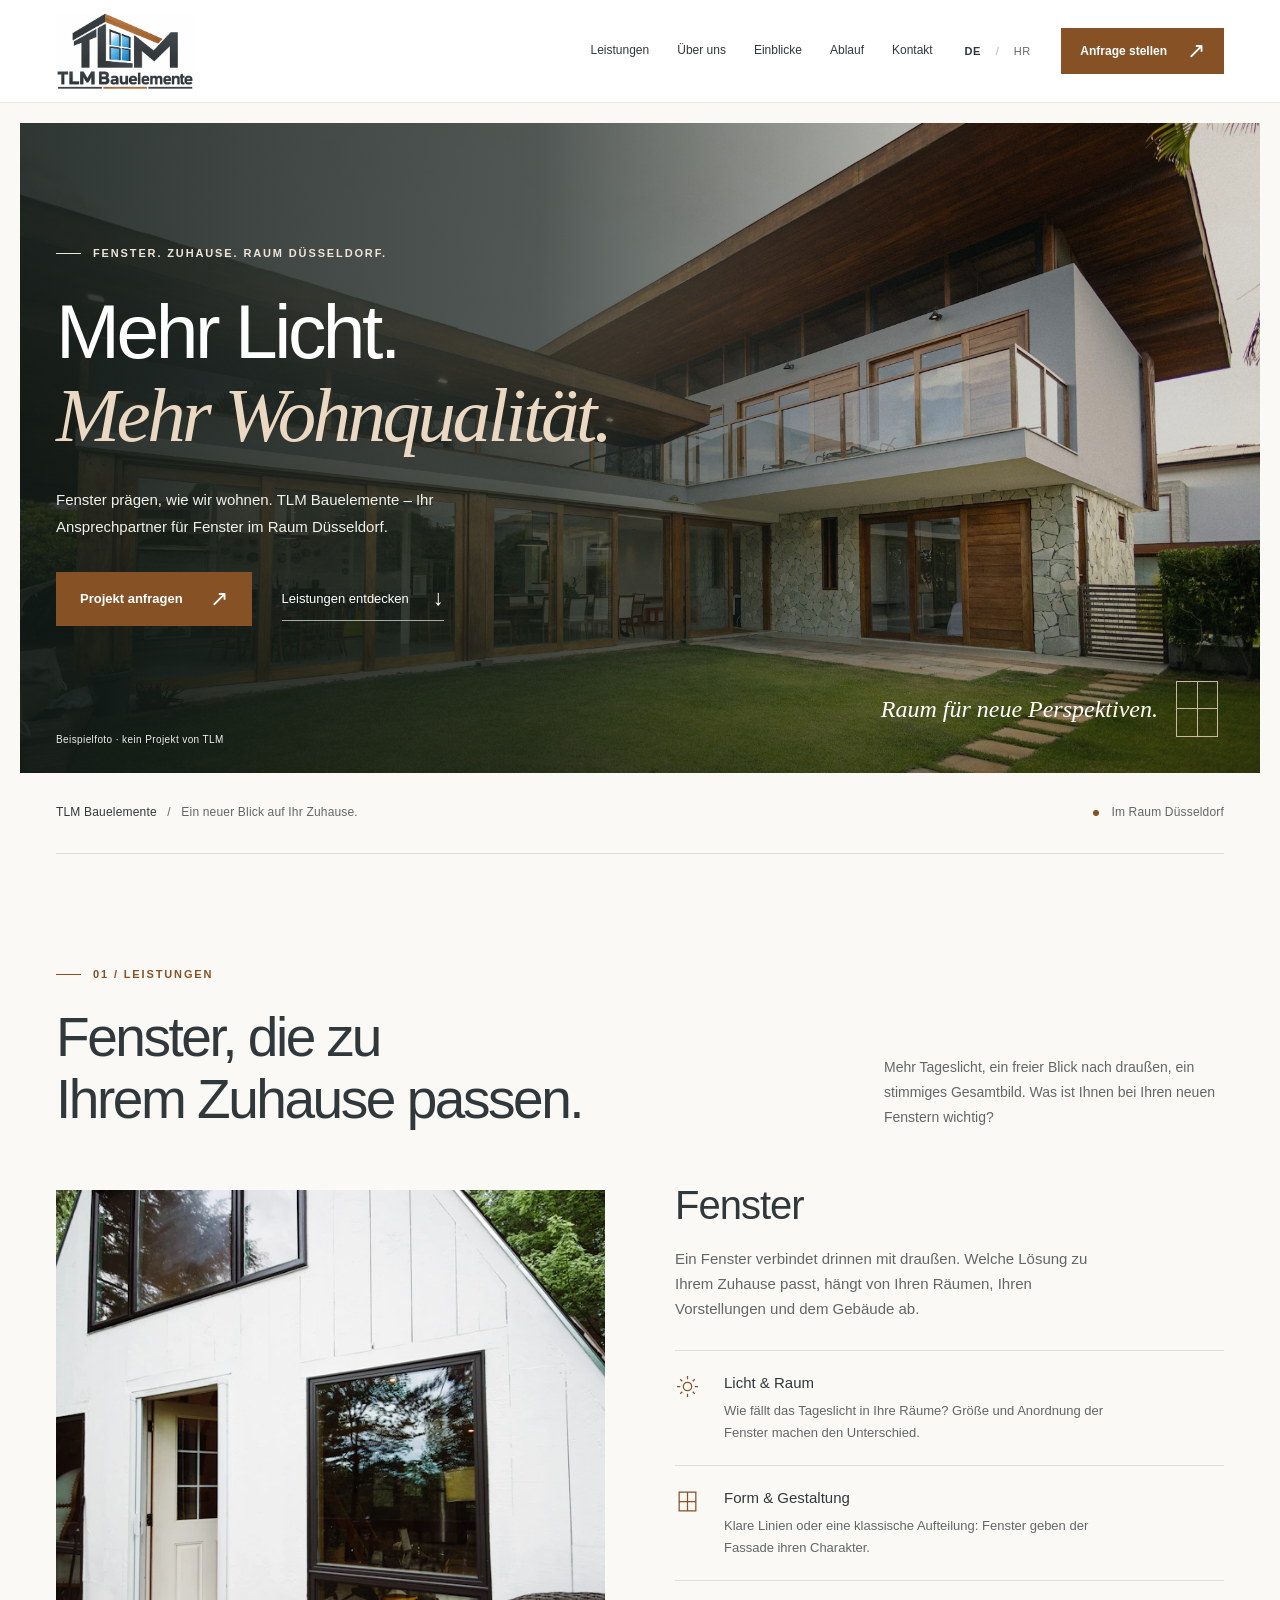
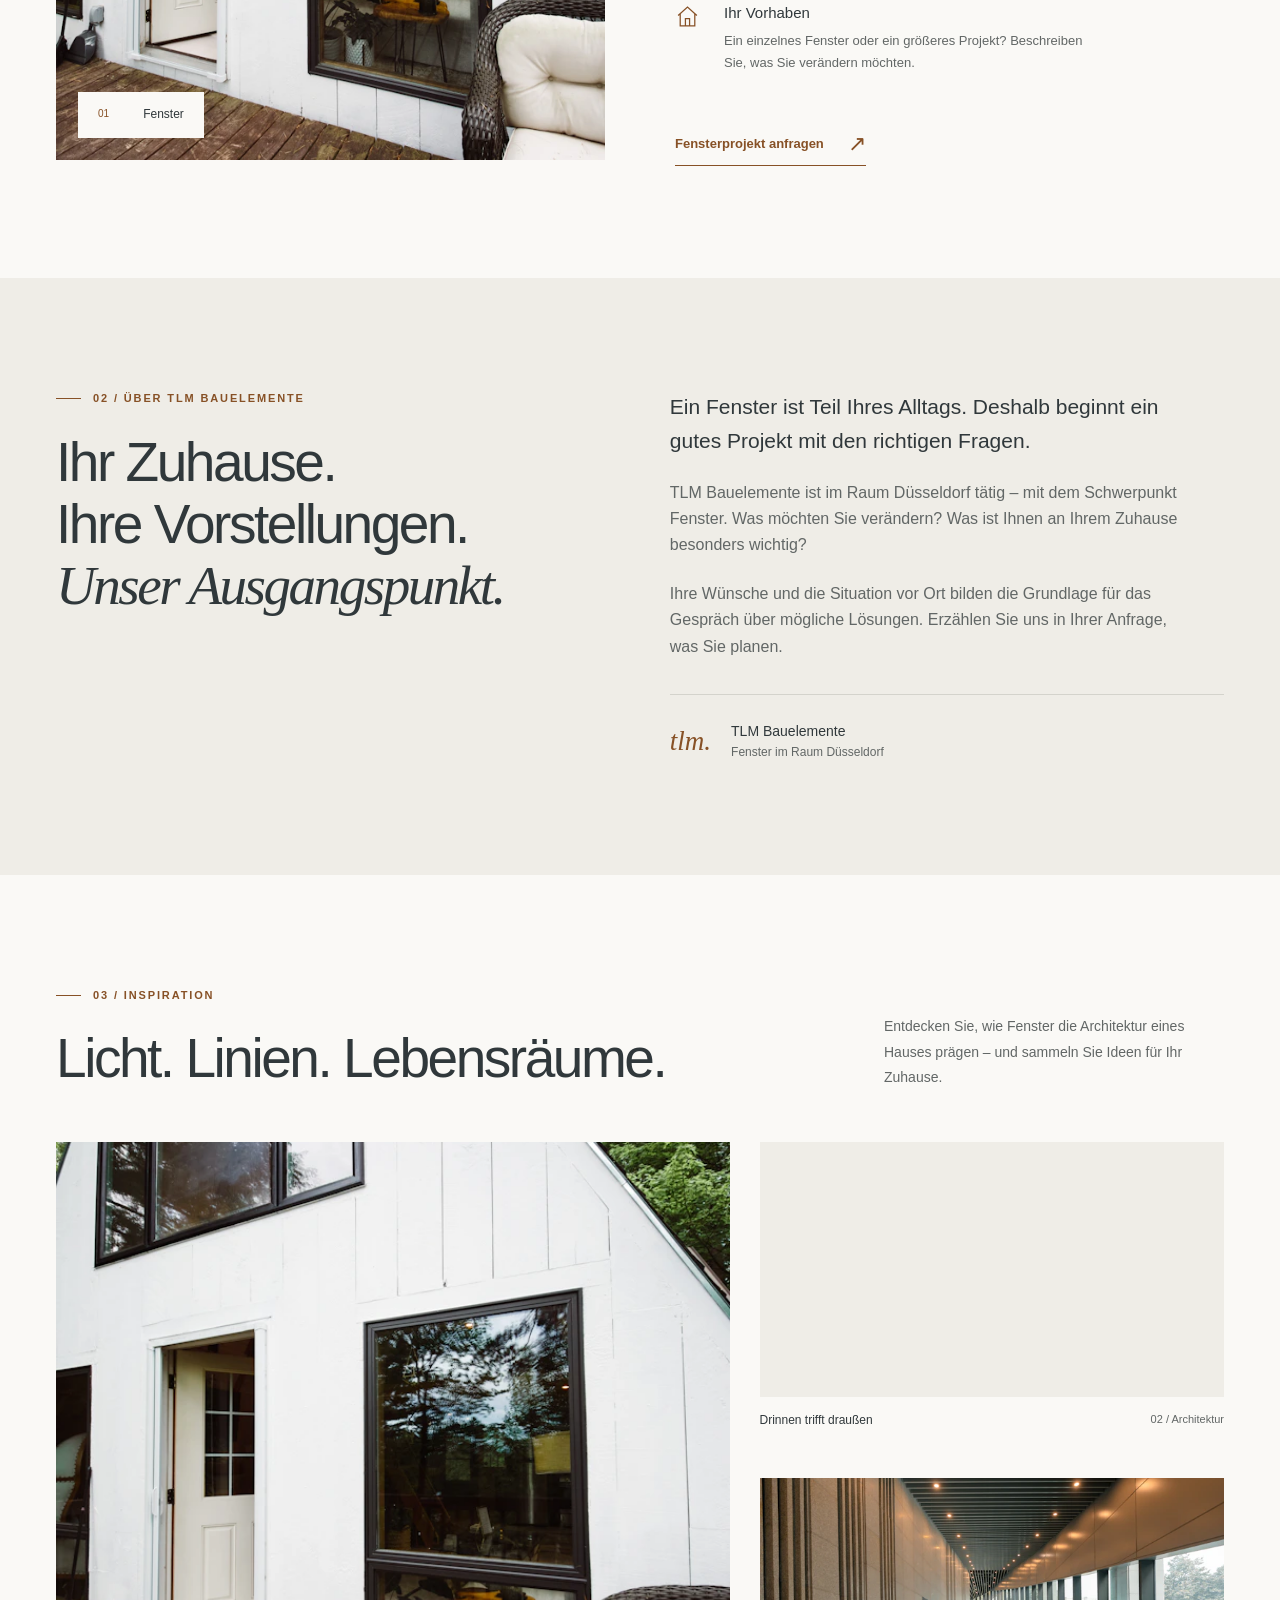
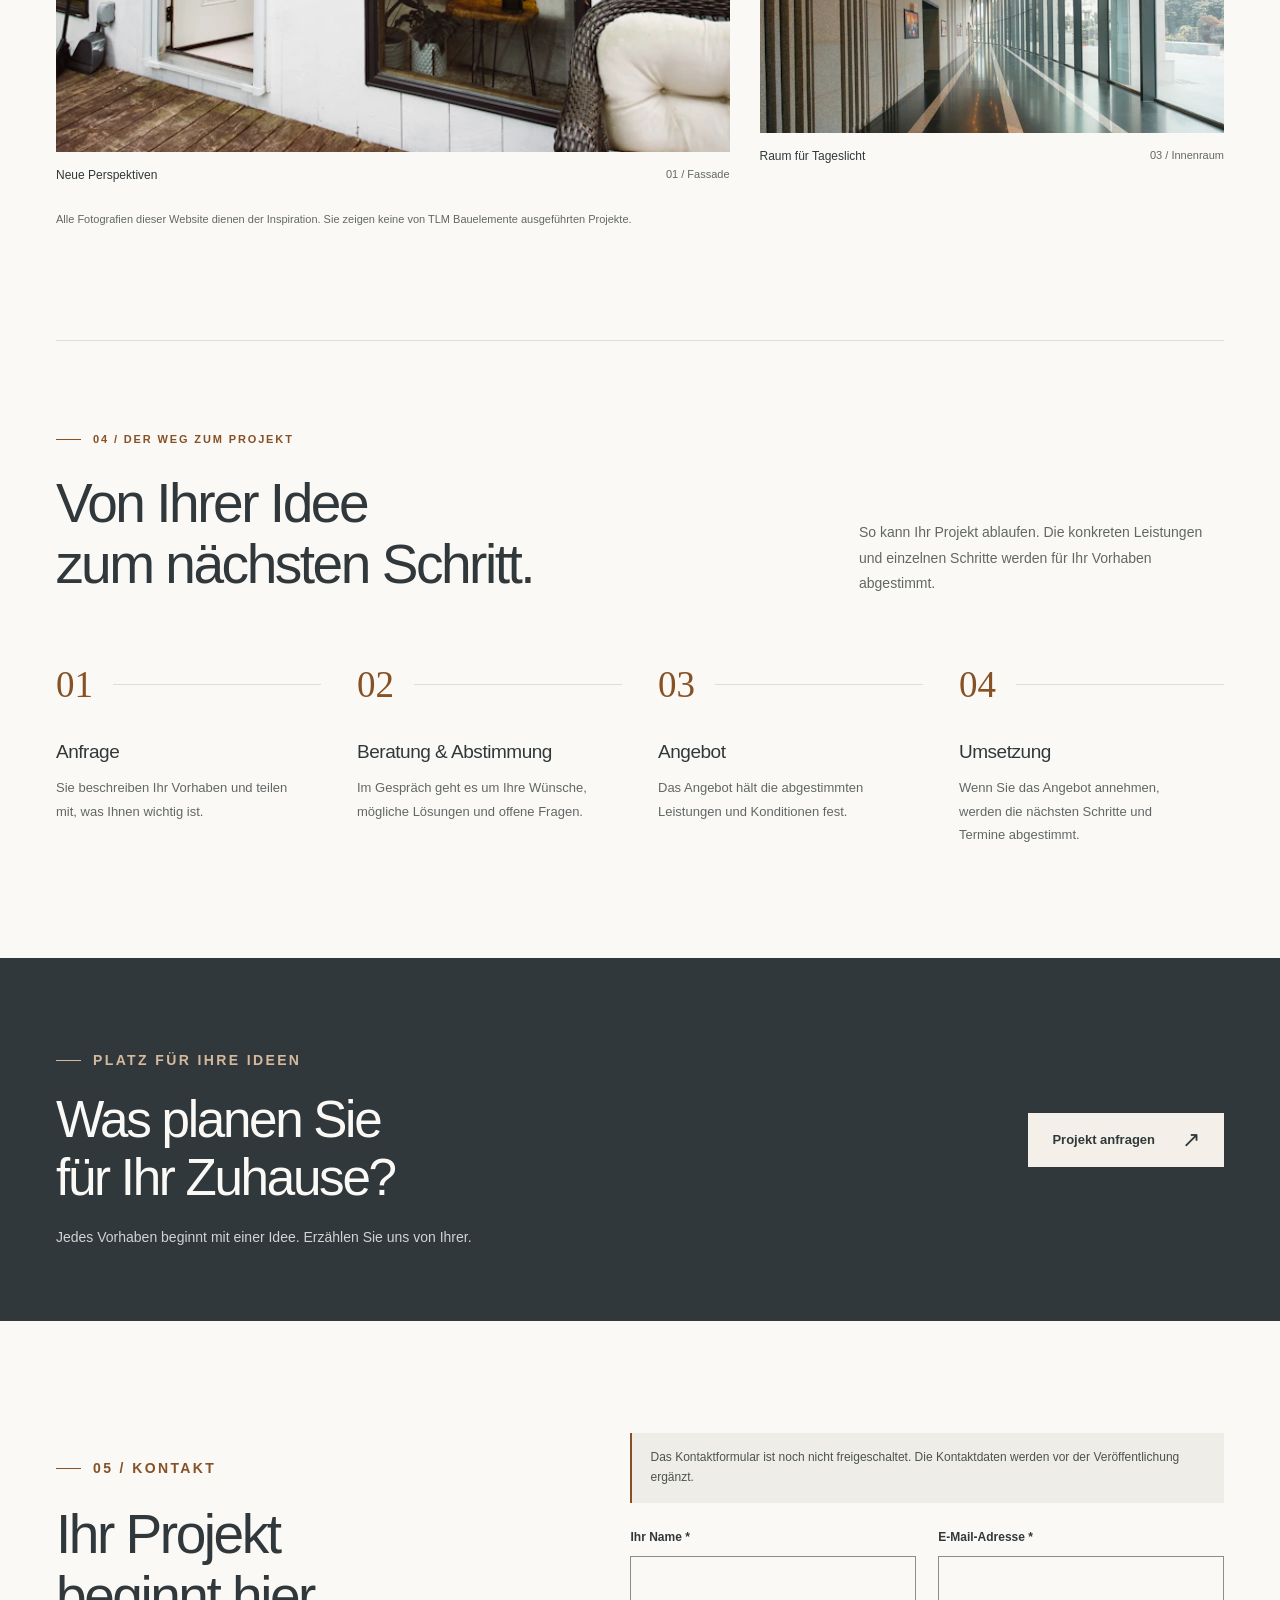
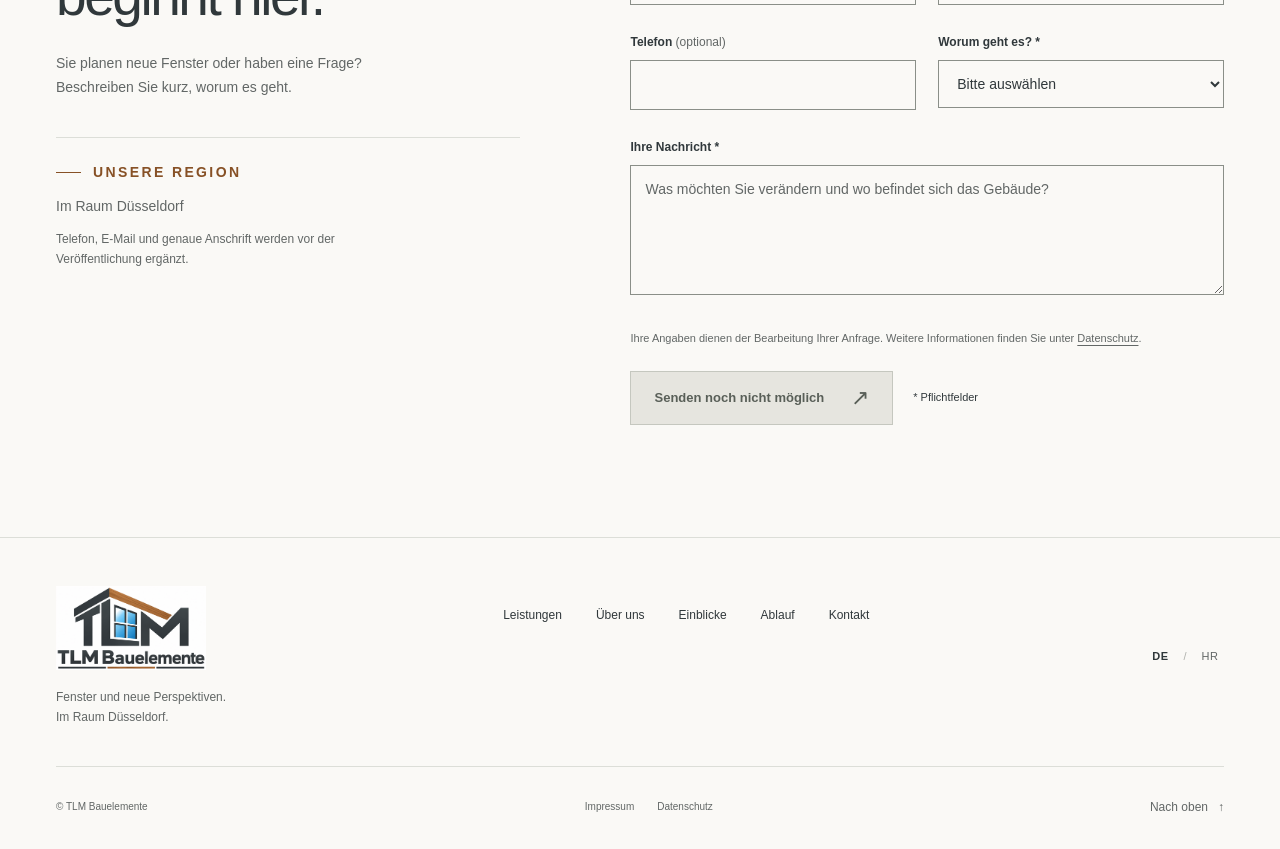
==== index.html @ 79901905 "Add files via upload" ====
<!doctype html>
<html lang="de">
<head>
  <meta charset="utf-8">
  <meta name="viewport" content="width=device-width, initial-scale=1">
  <meta name="theme-color" content="#30383b">
  <meta name="robots" content="noindex, nofollow">
  <title>TLM Bauelemente | Fenster im Raum Düsseldorf</title>
  <meta name="description" content="Fenster für Ihr Zuhause im Raum Düsseldorf. Lernen Sie TLM Bauelemente kennen, finden Sie Inspiration und stellen Sie Ihre Projektanfrage.">
  <!-- Replace the reserved example.invalid domain before publishing; see docs/OBJAVA.md. -->
  <link rel="canonical" href="https://example.invalid/">
  <link rel="alternate" hreflang="de" href="https://example.invalid/">
  <link rel="alternate" hreflang="hr" href="https://example.invalid/hr/">
  <link rel="alternate" hreflang="x-default" href="https://example.invalid/">
  <meta property="og:type" content="website">
  <meta property="og:site_name" content="TLM Bauelemente">
  <meta property="og:locale" content="de_DE">
  <meta property="og:locale:alternate" content="hr_HR">
  <meta property="og:title" content="TLM Bauelemente | Fenster im Raum Düsseldorf">
  <meta property="og:description" content="Fenster für Ihr Zuhause im Raum Düsseldorf. Lernen Sie TLM Bauelemente kennen, finden Sie Inspiration und stellen Sie Ihre Projektanfrage.">
  <meta property="og:url" content="https://example.invalid/">
  <meta property="og:image" content="https://example.invalid/assets/images/house-1200.jpg">
  <meta property="og:image:width" content="1200">
  <meta property="og:image:height" content="675">
  <meta property="og:image:alt" content="Modernes Wohnhaus mit großzügigen Glasflächen und Holzrahmen – Beispielfoto">
  <link rel="icon" type="image/png" href="assets/images/favicon.png">
  <link rel="stylesheet" href="assets/css/styles.css">
  <script src="assets/js/config.js" defer></script>
  <script src="assets/js/main.js" defer></script>
</head><body id="top">
<a class="skip-link" href="#main">Zum Inhalt springen</a>
<header class="site-header"><div class="wrap header-inner">
  <a class="brand" href="index.html" aria-label="TLM Bauelemente – Startseite"><img src="assets/images/logo-small.png" width="400" height="225" alt="TLM Bauelemente"></a>
  <nav class="header-nav" id="main-nav" aria-label="Hauptnavigation"><a href="#leistungen">Leistungen</a><a href="#ueber-uns">Über uns</a><a href="#inspiration">Einblicke</a><a href="#ablauf">Ablauf</a><a href="#kontakt">Kontakt</a></nav>
  <div class="header-actions"><nav class="languages" aria-label="Sprache wählen"><a href="index.html" lang="de" hreflang="de" aria-label="Deutsch" aria-current="page">DE</a><span aria-hidden="true">/</span><a href="hr/index.html" lang="hr" hreflang="hr" aria-label="Hrvatski" data-language-link>HR</a></nav><a class="button" href="#kontakt">Anfrage stellen <span class="arrow" aria-hidden="true">↗</span></a><button class="menu-toggle" type="button" aria-expanded="false" aria-controls="main-nav" aria-label="Menü öffnen"><span></span><span></span></button></div>
</div></header>
<main id="main">
  <section class="hero" aria-labelledby="hero-title">
    <img class="hero-image" src="assets/images/house-1200.jpg" srcset="assets/images/house-640.jpg 640w, assets/images/house-1200.jpg 1200w, assets/images/house-1920.jpg 1920w" sizes="100vw" width="1200" height="675" alt="Modernes Wohnhaus mit großzügigen Glasflächen und Holzrahmen – Beispielfoto" fetchpriority="high" decoding="async">
    <div class="wrap"><p class="eyebrow">Fenster. Zuhause. Raum Düsseldorf.</p><h1 id="hero-title">Mehr Licht.<span class="serif">Mehr Wohnqualität.</span></h1><p class="hero-description">Fenster prägen, wie wir wohnen. TLM Bauelemente – Ihr Ansprechpartner für Fenster im Raum Düsseldorf.</p><div class="hero-buttons"><a class="button" href="#kontakt">Projekt anfragen <span class="arrow" aria-hidden="true">↗</span></a><a class="text-link" href="#leistungen">Leistungen entdecken <span class="arrow" aria-hidden="true">↓</span></a></div></div>
    <p class="hero-note">Beispielfoto · kein Projekt von TLM</p><div class="hero-marker" aria-hidden="true"><span>Raum für neue Perspektiven.</span><div class="window-mark"></div></div>
  </section>
  <div class="wrap intro-strip"><p><strong>TLM Bauelemente</strong> &nbsp; / &nbsp; Ein neuer Blick auf Ihr Zuhause.</p><p class="strip-right"><span class="location-dot" aria-hidden="true"></span>Im Raum Düsseldorf</p></div>
  <section class="section wrap" id="leistungen" aria-labelledby="services-title">
    <div class="section-heading"><div><p class="eyebrow">01 / Leistungen</p><h2 id="services-title">Fenster, die zu<br>Ihrem Zuhause passen.</h2></div><p>Mehr Tageslicht, ein freier Blick nach draußen, ein stimmiges Gesamtbild. Was ist Ihnen bei Ihren neuen Fenstern wichtig?</p></div>
    <div class="services-layout"><figure class="service-photo"><img class="" src="assets/images/window-1200.webp" srcset="assets/images/window-640.webp 640w, assets/images/window-1200.webp 1200w, assets/images/window-1920.webp 1920w" sizes="(max-width: 600px) calc(100vw - 40px), 50vw" width="1200" height="1800" alt="Helle Hausfassade mit dunklen Fensterrahmen und Holzterrasse – Beispielfoto" loading="lazy" decoding="async"><figcaption class="photo-label"><span>01</span>Fenster</figcaption></figure><div class="service-details"><h3>Fenster</h3><p>Ein Fenster verbindet drinnen mit draußen. Welche Lösung zu Ihrem Zuhause passt, hängt von Ihren Räumen, Ihren Vorstellungen und dem Gebäude ab.</p><div class="service-points"><div class="service-point"><svg viewBox="0 0 24 24" aria-hidden="true"><path d="M12 2v3m0 14v3M2 12h3m14 0h3M5 5l2 2m10 10 2 2M5 19l2-2M17 7l2-2"/><circle cx="12" cy="12" r="4"/></svg><div><h4>Licht & Raum</h4><p>Wie fällt das Tageslicht in Ihre Räume? Größe und Anordnung der Fenster machen den Unterschied.</p></div></div><div class="service-point"><svg viewBox="0 0 24 24" aria-hidden="true"><rect x="4" y="3" width="16" height="18"/><path d="M12 3v18M4 12h16"/></svg><div><h4>Form & Gestaltung</h4><p>Klare Linien oder eine klassische Aufteilung: Fenster geben der Fassade ihren Charakter.</p></div></div><div class="service-point"><svg viewBox="0 0 24 24" aria-hidden="true"><path d="M3 11 12 3l9 8M5 9v12h14V9M10 21v-7h4v7"/></svg><div><h4>Ihr Vorhaben</h4><p>Ein einzelnes Fenster oder ein größeres Projekt? Beschreiben Sie, was Sie verändern möchten.</p></div></div></div><a class="text-link" href="#kontakt">Fensterprojekt anfragen <span class="arrow" aria-hidden="true">↗</span></a></div></div>
    <!-- Optional services: enable only after owner approval, in assets/js/config.js. -->
    <div class="additional-services"><article data-service="doors" hidden><svg class="service-icon" viewBox="0 0 24 24" aria-hidden="true"><path d="M5 21V3h14v18M5 21h14M9 21V6l7-2v17M12 13h1"/></svg><h3>Türen</h3><p>Ein Eingang prägt den ersten Eindruck. Besprechen Sie Ihre Wünsche zu Gestaltung und Nutzung.</p><a class="text-link" href="#kontakt">Anfrage stellen <span class="arrow" aria-hidden="true">↗</span></a></article><article data-service="sliding" hidden><svg class="service-icon" viewBox="0 0 24 24" aria-hidden="true"><rect x="2" y="4" width="20" height="16"/><path d="M10 4v16M14 4v16M5 12h3m8 0h3"/></svg><h3>Schiebetüren</h3><p>Sie möchten Ihren Wohnraum zur Terrasse oder zum Garten öffnen? Erzählen Sie uns, wie Sie sich den Übergang vorstellen.</p><a class="text-link" href="#kontakt">Anfrage stellen <span class="arrow" aria-hidden="true">↗</span></a></article><article data-service="shutters" hidden><svg class="service-icon" viewBox="0 0 24 24" aria-hidden="true"><rect x="4" y="3" width="16" height="18"/><path d="M4 7h16M4 10h16M4 13h16M4 16h16"/></svg><h3>Rollläden</h3><p>Mehr Privatsphäre oder weniger Licht am frühen Morgen? Beschreiben Sie, was Ihnen bei Rollläden wichtig ist.</p><a class="text-link" href="#kontakt">Anfrage stellen <span class="arrow" aria-hidden="true">↗</span></a></article><article data-service="shading" hidden><svg class="service-icon" viewBox="0 0 24 24" aria-hidden="true"><circle cx="12" cy="12" r="4"/><path d="M12 2v3m0 14v3M2 12h3m14 0h3M5 5l2 2m10 10 2 2M5 19l2-2M17 7l2-2"/></svg><h3>Sonnenschutz</h3><p>Wo wünschen Sie sich Schatten oder weniger direkte Sonne? Beschreiben Sie Ihre Räume und Ihre Wünsche.</p><a class="text-link" href="#kontakt">Anfrage stellen <span class="arrow" aria-hidden="true">↗</span></a></article><article data-service="installation" hidden><svg class="service-icon" viewBox="0 0 24 24" aria-hidden="true"><path d="M14 5a5 5 0 0 0-6 6l-5 6a2 2 0 0 0 4 3l5-6a5 5 0 0 0 6-6l-3 3-3-3 2-3Z"/></svg><h3>Montage</h3><p>Sie haben Fragen zum Einbau? Beschreiben Sie, welche Elemente eingebaut werden sollen und wie die Situation vor Ort aussieht.</p><a class="text-link" href="#kontakt">Anfrage stellen <span class="arrow" aria-hidden="true">↗</span></a></article><article data-service="renovation" hidden><svg class="service-icon" viewBox="0 0 24 24" aria-hidden="true"><path d="m3 11 9-8 9 8M5 10v11h14V10M9 15h6m-2-2 2 2-2 2"/></svg><h3>Renovierung</h3><p>Sie möchten vorhandene Fenster oder Türen erneuern? Beschreiben Sie den aktuellen Zustand und Ihre Wünsche.</p><a class="text-link" href="#kontakt">Anfrage stellen <span class="arrow" aria-hidden="true">↗</span></a></article></div>
  </section>
  <section class="section about" id="ueber-uns" aria-labelledby="about-title"><div class="wrap about-layout"><div><p class="eyebrow">02 / Über TLM Bauelemente</p><h2 id="about-title">Ihr Zuhause.<br>Ihre Vorstellungen.<br><span class="serif">Unser Ausgangspunkt.</span></h2></div><div class="about-body"><p class="lead">Ein Fenster ist Teil Ihres Alltags. Deshalb beginnt ein gutes Projekt mit den richtigen Fragen.</p><p>TLM Bauelemente ist im Raum Düsseldorf tätig – mit dem Schwerpunkt Fenster. Was möchten Sie verändern? Was ist Ihnen an Ihrem Zuhause besonders wichtig?</p><p>Ihre Wünsche und die Situation vor Ort bilden die Grundlage für das Gespräch über mögliche Lösungen. Erzählen Sie uns in Ihrer Anfrage, was Sie planen.</p><div class="about-footnote"><span class="monogram" aria-hidden="true">tlm.</span><p><strong>TLM Bauelemente</strong>Fenster im Raum Düsseldorf</p></div></div></div></section>
  <section class="section wrap" id="inspiration" aria-labelledby="gallery-title"><div class="section-heading"><div><p class="eyebrow">03 / Inspiration</p><h2 id="gallery-title">Licht. Linien. Lebensräume.</h2></div><p>Entdecken Sie, wie Fenster die Architektur eines Hauses prägen – und sammeln Sie Ideen für Ihr Zuhause.</p></div><div class="gallery"><figure><div class="image-wrap"><img class="" src="assets/images/window-1200.webp" srcset="assets/images/window-640.webp 640w, assets/images/window-1200.webp 1200w, assets/images/window-1920.webp 1920w" sizes="(max-width: 600px) calc(100vw - 40px), 50vw" width="1200" height="1800" alt="Helle Hausfassade mit dunklen Fensterrahmen und Holzterrasse – Beispielfoto" loading="lazy" decoding="async"></div><figcaption>Neue Perspektiven<span>01 / Fassade</span></figcaption></figure><figure><div class="image-wrap"><img class="" src="assets/images/house-1200.jpg" srcset="assets/images/house-640.jpg 640w, assets/images/house-1200.jpg 1200w, assets/images/house-1920.jpg 1920w" sizes="(max-width: 600px) calc(100vw - 40px), 50vw" width="1200" height="675" alt="Modernes Wohnhaus mit großzügigen Glasflächen und Holzrahmen – Beispielfoto" loading="lazy" decoding="async"></div><figcaption>Drinnen trifft draußen<span>02 / Architektur</span></figcaption></figure><figure><div class="image-wrap"><img class="" src="assets/images/interior-1200.webp" srcset="assets/images/interior-640.webp 640w, assets/images/interior-1200.webp 1200w, assets/images/interior-1920.webp 1920w" sizes="(max-width: 600px) calc(100vw - 40px), 50vw" width="1200" height="800" alt="Langer Innenraum mit raumhoher Verglasung und Tageslicht – Beispielfoto" loading="lazy" decoding="async"></div><figcaption>Raum für Tageslicht<span>03 / Innenraum</span></figcaption></figure></div><p class="image-notice">Alle Fotografien dieser Website dienen der Inspiration. Sie zeigen keine von TLM Bauelemente ausgeführten Projekte.</p></section>
  <section class="section process wrap" id="ablauf" aria-labelledby="process-title"><div class="process-inner"><div class="section-heading"><div><p class="eyebrow">04 / Der Weg zum Projekt</p><h2 id="process-title">Von Ihrer Idee<br>zum nächsten Schritt.</h2></div><p>So kann Ihr Projekt ablaufen. Die konkreten Leistungen und einzelnen Schritte werden für Ihr Vorhaben abgestimmt.</p></div><div class="steps"><article><div class="step-number" aria-hidden="true">01</div><h3>Anfrage</h3><p>Sie beschreiben Ihr Vorhaben und teilen mit, was Ihnen wichtig ist.</p></article><article><div class="step-number" aria-hidden="true">02</div><h3>Beratung & Abstimmung</h3><p>Im Gespräch geht es um Ihre Wünsche, mögliche Lösungen und offene Fragen.</p></article><article><div class="step-number" aria-hidden="true">03</div><h3>Angebot</h3><p>Das Angebot hält die abgestimmten Leistungen und Konditionen fest.</p></article><article><div class="step-number" aria-hidden="true">04</div><h3>Umsetzung</h3><p>Wenn Sie das Angebot annehmen, werden die nächsten Schritte und Termine abgestimmt.</p></article></div></div></section>
  <section class="cta" aria-labelledby="cta-title"><div class="wrap cta-inner"><div><p class="eyebrow">Platz für Ihre Ideen</p><h2 id="cta-title">Was planen Sie<br>für Ihr Zuhause?</h2><p>Jedes Vorhaben beginnt mit einer Idee. Erzählen Sie uns von Ihrer.</p></div><a class="button" href="#kontakt">Projekt anfragen <span class="arrow" aria-hidden="true">↗</span></a></div></section>
  <section class="section wrap" id="kontakt" aria-labelledby="contact-title"><div class="contact-grid"><div class="contact-copy"><p class="eyebrow">05 / Kontakt</p><h2 id="contact-title">Ihr Projekt<br>beginnt hier.</h2><p>Sie planen neue Fenster oder haben eine Frage? Beschreiben Sie kurz, worum es geht.</p><div class="contact-detail"><p class="eyebrow">Unsere Region</p><p>Im Raum Düsseldorf</p><p class="pending">Telefon, E-Mail und genaue Anschrift werden vor der Veröffentlichung ergänzt.</p></div></div>
  <div><p class="form-notice" id="form-notice">Das Kontaktformular ist noch nicht freigeschaltet. Die Kontaktdaten werden vor der Veröffentlichung ergänzt.</p>
    <form id="project-form" aria-describedby="form-notice" method="post">
      <div class="form-grid">
        <div class="field"><label for="name">Ihr Name *</label><input id="name" name="name" type="text" autocomplete="name" required maxlength="120" data-validate aria-describedby="name-error"><span class="field-error" id="name-error"></span></div>
        <div class="field"><label for="email">E-Mail-Adresse *</label><input id="email" name="email" type="email" autocomplete="email" required maxlength="254" data-validate aria-describedby="email-error"><span class="field-error" id="email-error"></span></div>
        <div class="field"><label for="phone">Telefon <span>(optional)</span></label><input id="phone" name="phone" type="tel" autocomplete="tel" maxlength="50" data-validate aria-describedby="phone-error"><span class="field-error" id="phone-error"></span></div>
        <div class="field"><label for="project-type">Worum geht es? *</label><select id="project-type" name="projectType" required data-validate aria-describedby="project-type-error"><option value="">Bitte auswählen</option><option value="windows">Fenster</option><option value="general">Allgemeine Anfrage</option><option data-service="doors" value="doors" hidden disabled>Türen</option><option data-service="sliding" value="sliding" hidden disabled>Schiebetüren</option><option data-service="shutters" value="shutters" hidden disabled>Rollläden</option><option data-service="shading" value="shading" hidden disabled>Sonnenschutz</option><option data-service="installation" value="installation" hidden disabled>Montage</option><option data-service="renovation" value="renovation" hidden disabled>Renovierung</option></select><span class="field-error" id="project-type-error"></span></div>
        <div class="field full"><label for="message">Ihre Nachricht *</label><textarea id="message" name="message" rows="4" required maxlength="5000" placeholder="Was möchten Sie verändern und wo befindet sich das Gebäude?" data-validate aria-describedby="message-error"></textarea><span class="field-error" id="message-error"></span></div>
      </div>
      <div class="honeypot" aria-hidden="true"><label for="website">Website</label><input id="website" name="website" tabindex="-1" autocomplete="off" disabled></div>
      <p class="privacy-note">Ihre Angaben dienen der Bearbeitung Ihrer Anfrage. Weitere Informationen finden Sie unter <a href="datenschutz.html">Datenschutz</a>.</p>
      <div class="form-bottom"><button class="button" type="submit" disabled><span data-submit-label>Senden noch nicht möglich</span><span class="arrow" aria-hidden="true">↗</span></button><span class="required-note">* Pflichtfelder</span></div>
      <p class="form-status" id="form-status" role="status" aria-live="polite" aria-atomic="true"></p>
      <noscript><p class="no-js-notice">Das Kontaktformular ist in dieser Vorschau noch nicht freigeschaltet. Sobald der Versand eingerichtet ist, benötigen Sie zum Absenden JavaScript.</p></noscript>
    </form>
  </div></div></section>
</main><footer class="site-footer"><div class="wrap">
  <div class="footer-top"><div class="footer-brand"><a href="index.html" aria-label="TLM Bauelemente – Startseite"><img src="assets/images/logo-small.png" width="400" height="225" alt="TLM Bauelemente" loading="lazy"></a><p>Fenster und neue Perspektiven.<br>Im Raum Düsseldorf.</p></div><nav class="footer-links" aria-label="Footernavigation"><a href="#leistungen">Leistungen</a><a href="#ueber-uns">Über uns</a><a href="#inspiration">Einblicke</a><a href="#ablauf">Ablauf</a><a href="#kontakt">Kontakt</a></nav><nav class="languages" aria-label="Sprache wählen"><a href="index.html" lang="de" hreflang="de" aria-label="Deutsch" aria-current="page">DE</a><span aria-hidden="true">/</span><a href="hr/index.html" lang="hr" hreflang="hr" aria-label="Hrvatski" data-language-link>HR</a></nav></div>
  <div class="footer-bottom"><span>© TLM Bauelemente</span><nav class="footer-legal" aria-label="Rechtliche Informationen"><a href="impressum.html">Impressum</a><a href="datenschutz.html">Datenschutz</a></nav><a class="back-top" href="#top">Nach oben <span aria-hidden="true">↑</span></a></div>
</div></footer>
</body></html>
---- assets/css/styles.css ----
@charset "UTF-8";
:root{--paper:#faf9f6;--ink:#30383b;--muted:#626766;--line:#dcded8;--sand:#efede7;--wood:#875126;--wood-light:#c5966d;--white:#fff;--max:1280px;--header:102px}
*{box-sizing:border-box}html{scroll-behavior:smooth;scroll-padding-top:calc(var(--header) + 24px)}body{margin:0;background:var(--paper);color:var(--ink);font-family:Arial,Helvetica,sans-serif;font-size:16px;line-height:1.65;-webkit-font-smoothing:antialiased}a{color:inherit;text-decoration:none}button,input,textarea,select{font:inherit}button,a,input,textarea,select{-webkit-tap-highlight-color:transparent}button{cursor:pointer}img{display:block;max-width:100%;height:auto}figure,p,h1,h2,h3{margin:0}h1,h2,h3{font-weight:400;line-height:1.12}h1,h2{letter-spacing:-.045em}h2{font-size:clamp(36px,4.3vw,60px)}h3{font-size:24px;letter-spacing:-.025em}p{color:var(--muted)}::selection{background:#d9b08d;color:#20292d}:focus-visible{outline:3px solid #1279ad;outline-offset:5px}[hidden]{display:none!important}.wrap{width:min(var(--max),calc(100% - 112px));margin-inline:auto}.section{padding-block:112px}.eyebrow{display:flex;align-items:center;gap:12px;font-size:11px;font-weight:700;letter-spacing:.17em;text-transform:uppercase;line-height:1.5;color:var(--wood);margin-bottom:25px}.eyebrow:before{content:"";width:25px;height:1px;background:currentColor}.serif{font-family:Georgia,'Times New Roman',serif;font-style:italic;font-weight:400}.button{display:inline-flex;justify-content:center;align-items:center;gap:27px;min-height:54px;padding:14px 23px;background:var(--wood);border:1px solid var(--wood);color:#fff;font-size:13px;font-weight:600;line-height:1.5;transition:background .2s,border-color .2s,transform .2s}.button:hover{background:#6e401c;border-color:#6e401c;transform:translateY(-2px)}.arrow{display:inline-block;font-size:22px;line-height:1;font-weight:400;transition:transform .2s}.button:hover .arrow,.text-link:hover .arrow{transform:translateX(4px)}.text-link{display:inline-flex;align-items:center;justify-content:space-between;gap:24px;min-height:44px;font-size:13px;font-weight:600;border-bottom:1px solid currentColor}.skip-link{position:fixed;top:10px;left:10px;transform:translateY(-150%);z-index:100;padding:12px 20px;background:#fff;border:2px solid var(--ink)}.skip-link:focus{transform:translateY(0)}
.site-header{position:sticky;top:0;z-index:30;background:#fff;border-bottom:1px solid #e8e8e4}.header-inner{height:var(--header);display:flex;align-items:center;justify-content:space-between;gap:26px}.brand{flex:none;display:inline-flex}.brand img{width:138px;height:auto}.header-nav{display:flex;align-items:center;gap:28px;margin-left:auto}.header-nav>a{font-size:12px;padding-block:12px;position:relative}.header-nav>a:after{content:"";position:absolute;bottom:5px;left:0;width:0;height:1px;background:var(--wood);transition:width .2s}.header-nav>a:hover:after,.header-nav>a[aria-current="location"]:after{width:100%}.header-actions{display:flex;align-items:center;gap:25px}.header-actions .button{min-height:45px;padding:11px 18px;font-size:12px;gap:20px}.languages{display:flex;align-items:center;gap:9px;font-size:11px;letter-spacing:.05em}.languages a{display:inline-flex;align-items:center;justify-content:center;min-width:28px;min-height:44px;color:var(--muted)}.languages a[aria-current="page"]{color:var(--ink);font-weight:700}.languages span{color:#b0b2ad}.menu-toggle{display:none;width:44px;height:44px;background:none;border:1px solid var(--line);align-items:center;justify-content:center;flex-direction:column;gap:5px}.menu-toggle span{width:18px;height:1px;background:var(--ink);transition:transform .2s}.menu-toggle[aria-expanded="true"] span:first-child{transform:translateY(3px) rotate(45deg)}.menu-toggle[aria-expanded="true"] span:last-child{transform:translateY(-3px) rotate(-45deg)}
.hero{position:relative;isolation:isolate;min-height:650px;margin:20px 20px 0;display:flex;align-items:center;background:#303a35;color:#fff;overflow:hidden}.hero-image{position:absolute;inset:0;z-index:-2;width:100%;height:100%;object-fit:cover;object-position:50% 56%}.hero:before{content:"";position:absolute;inset:0;z-index:-1;background:linear-gradient(90deg,rgba(18,27,24,.88) 0%,rgba(18,27,24,.73) 42%,rgba(18,27,24,.2) 80%,rgba(18,27,24,.16)),linear-gradient(0deg,rgba(18,27,24,.35),transparent 35%)}.hero .wrap{width:min(var(--max),calc(100% - 72px));padding-block:85px 110px}.hero .eyebrow{color:#eee4d8;margin-bottom:30px}.hero h1{font-size:clamp(50px,6vw,86px);max-width:920px;line-height:1.04}.hero h1 .serif{display:block;color:#ead8c2;line-height:1.18}.hero-description{max-width:400px;color:#f1f1eb;font-size:15px;line-height:1.8;margin-top:24px}.hero-buttons{display:flex;align-items:center;gap:30px;margin-top:32px}.hero-buttons .text-link{font-weight:400;color:#fff;border-color:#a7aca4}.hero-note{position:absolute;left:36px;bottom:25px;font-size:10px;color:#eee;letter-spacing:.04em}.hero-marker{position:absolute;right:42px;bottom:36px;display:flex;gap:18px;align-items:center}.hero-marker>span{font:italic 24px Georgia,serif}.window-mark{width:42px;height:56px;border:1px solid #c8b7a1;position:relative}.window-mark:before{content:"";position:absolute;left:49%;top:0;height:100%;border-left:1px solid #c8b7a1}.window-mark:after{content:"";position:absolute;top:48%;left:0;width:100%;border-top:1px solid #c8b7a1}.intro-strip{display:flex;justify-content:space-between;align-items:center;padding-block:30px;border-bottom:1px solid var(--line);gap:25px}.intro-strip p{font-size:12px;letter-spacing:.015em}.intro-strip strong{font-weight:500;color:var(--ink)}.intro-strip .strip-right{display:flex;align-items:center;gap:12px}.location-dot{width:6px;height:6px;background:var(--wood);border-radius:50%;flex:none}
.section-heading{display:flex;align-items:end;justify-content:space-between;gap:45px;margin-bottom:52px}.section-heading>p{max-width:340px;font-size:14px;line-height:1.8}.section-heading h2{max-width:700px}.services-layout{display:grid;grid-template-columns:1fr 1fr;gap:70px;align-items:center}.service-photo{position:relative}.service-photo img{width:100%;height:570px;object-fit:cover;object-position:center 48%}.photo-label{position:absolute;left:22px;bottom:22px;background:var(--paper);padding:13px 20px;display:flex;align-items:center;gap:34px;font-size:12px;color:var(--ink)}.photo-label span:first-child{color:var(--wood);font-size:10px}.service-details h3{font-size:40px;margin-bottom:20px}.service-details>p{font-size:15px;max-width:420px}.service-points{margin-block:28px}.service-point{padding:20px 0;border-top:1px solid var(--line);display:grid;grid-template-columns:34px 1fr;gap:15px}.service-point svg{width:25px;height:25px;stroke:var(--wood);fill:none;stroke-width:1.2;margin-top:3px}.service-point h4{font-size:15px;font-weight:500;margin:0 0 5px}.service-point p{font-size:13px;line-height:1.7;max-width:380px}.service-details .text-link{color:var(--wood)}.additional-services{display:grid;grid-template-columns:repeat(2,1fr);gap:28px}.additional-services:has(article:not([hidden])){margin-top:50px}.additional-services article{padding:28px;border:1px solid var(--line)}.additional-services p{margin-block:15px;font-size:14px}
.about{background:var(--sand)}.about-layout{display:grid;grid-template-columns:.9fr 1fr;gap:115px;align-items:start}.about h2{max-width:480px}.about-body>p{font-size:16px;margin-bottom:22px;max-width:510px}.about-body .lead{font-size:21px;line-height:1.6;color:var(--ink)}.about-footnote{border-top:1px solid #d4d3cc;padding-top:25px;margin-top:34px;display:flex;align-items:center;gap:20px}.about-footnote .monogram{font:italic 27px Georgia,serif;color:var(--wood)}.about-footnote p{font-size:12px}.about-footnote strong{display:block;color:var(--ink);font-size:14px;font-weight:500}
.gallery{display:grid;grid-template-columns:1.45fr 1fr;gap:30px}.gallery figure:first-child{grid-row:span 2}.gallery img{width:100%;object-fit:cover;transition:transform .6s}.gallery .image-wrap{overflow:hidden;background:var(--sand)}.gallery figure:hover img{transform:scale(1.025)}.gallery figure:first-child img{height:610px}.gallery figure:not(:first-child) img{height:255px}.gallery figcaption{display:flex;justify-content:space-between;gap:20px;padding-top:14px;font-size:12px;line-height:1.5}.gallery figcaption span{color:var(--muted);font-size:11px}.image-notice{font-size:11px;margin-top:26px;max-width:720px}.process{padding-top:0}.process-inner{border-top:1px solid var(--line);padding-top:90px}.process .section-heading>p{max-width:365px}.steps{display:grid;grid-template-columns:repeat(4,1fr);gap:36px;margin-top:58px}.step-number{display:flex;align-items:center;gap:20px;font-family:Georgia,serif;font-size:37px;color:var(--wood);margin-bottom:26px}.step-number:after{content:"";height:1px;background:var(--line);flex:1}.steps h3{font-size:19px;margin-bottom:14px}.steps p{font-size:13px;line-height:1.8;max-width:235px}
.cta{background:var(--ink);color:var(--paper);padding-block:72px}.cta-inner{display:flex;justify-content:space-between;align-items:center;gap:45px}.cta .eyebrow{color:#d5b99d;margin-bottom:20px}.cta h2{font-size:clamp(36px,4vw,54px)}.cta p{color:#d0d3d1;font-size:14px;margin-top:20px}.cta .button{flex:none;background:#f4f0e9;color:var(--ink);border-color:#f4f0e9}.cta .button:hover{background:#e8d8c6;border-color:#e8d8c6}
.contact-grid{display:grid;grid-template-columns:.9fr 1.15fr;gap:110px}.contact-copy>p{font-size:14px;margin-top:25px;max-width:350px}.contact-detail{border-top:1px solid var(--line);padding-top:24px;margin-top:38px}.contact-detail .eyebrow{margin-bottom:12px}.contact-detail p{font-size:14px}.contact-detail .pending{font-size:12px;margin-top:12px;max-width:325px}.form-notice{padding:15px 18px;background:var(--sand);border-left:2px solid var(--wood);font-size:12px;margin-bottom:25px;color:#4c534f}.form-grid{display:grid;grid-template-columns:1fr 1fr;gap:23px 22px}.field.full{grid-column:1/-1}.field label{display:block;font-size:12px;margin-bottom:8px;font-weight:600}.field label span{font-weight:400;color:var(--muted)}.field input,.field select,.field textarea{border:1px solid #8a8f88;background:transparent;color:var(--ink);border-radius:0;width:100%;padding:12px 14px;min-height:48px;font-size:14px;transition:border-color .2s}.field textarea{resize:vertical;min-height:130px}.field input:focus,.field select:focus,.field textarea:focus{border-color:var(--wood)}.field [aria-invalid="true"]{border-color:#9a332b}.field-error{display:block;font-size:12px;color:#9a332b;margin-top:5px}.privacy-note{font-size:11px;line-height:1.8;margin-top:20px}.privacy-note a{text-decoration:underline;text-underline-offset:3px}.form-bottom{display:flex;align-items:center;gap:20px;margin-top:22px}.form-bottom .button:disabled{cursor:not-allowed;background:#e6e5df;border-color:#c5c7bf;color:#595f58;transform:none}.form-status{font-size:13px;margin-top:18px}.form-status:empty{display:none}.form-status[data-state="error"]{color:#9a332b}.form-status[data-state="success"]{color:#286039}.required-note{font-size:11px}.honeypot{display:none}.site-footer{border-top:1px solid var(--line);padding-top:48px}.footer-top{display:flex;justify-content:space-between;gap:40px;padding-bottom:38px}.footer-brand img{width:150px}.footer-brand p{margin-top:18px;font-size:12px;max-width:240px}.footer-links{display:flex;align-items:flex-start;gap:34px;padding-top:20px;font-size:12px}.footer-bottom{border-top:1px solid var(--line);padding-block:19px;display:flex;justify-content:space-between;align-items:center;gap:20px;font-size:10px;color:var(--muted)}.footer-legal{display:flex;gap:23px}.footer-legal a{min-height:44px;display:flex;align-items:center}.back-top{display:inline-flex;gap:10px;align-items:center;font-size:12px;min-height:44px}.legal-main{max-width:800px;padding-block:85px 100px}.legal-main h1{font-size:clamp(38px,6vw,64px);margin-bottom:30px}.legal-main h2{font-size:25px;letter-spacing:-.02em;margin-block:35px 14px}.legal-main p,.legal-main li{font-size:15px}.legal-main ul{padding-left:22px}.legal-main .text-link{margin-top:35px}.legal-notice{background:var(--sand);border-left:2px solid var(--wood);padding:20px;margin-bottom:30px}.no-js-notice{font-size:12px;padding:12px;background:var(--sand);margin-top:15px}
input::placeholder,textarea::placeholder{color:var(--muted);opacity:1}
.service-icon{display:block;width:32px;height:32px;fill:none;stroke:var(--wood);stroke-width:1.2;margin-bottom:22px}
@media(min-width:1600px){.hero{min-height:740px}.hero h1{font-size:96px}}
@media(max-width:1180px){.wrap{width:calc(100% - 72px)}.header-nav{gap:17px}.header-actions{gap:15px}.header-actions .button{display:none}.services-layout{gap:45px}.about-layout{gap:65px}.contact-grid{gap:65px}.footer-links{gap:22px}.hero h1{font-size:clamp(56px,7vw,82px)}}
@media(max-width:850px){:root{--header:88px}.wrap{width:calc(100% - 48px)}.header-inner{gap:18px}.brand img{width:115px}.header-actions{margin-left:auto}.js .menu-toggle{display:flex}.header-nav{gap:12px}.header-nav>a{font-size:11px}.js .header-nav{display:none;position:absolute;top:100%;left:0;right:0;padding:18px 24px 28px;background:#fff;border-bottom:1px solid var(--line);box-shadow:0 15px 20px #30383b0a}.js .header-nav.is-open{display:flex;flex-direction:column;align-items:stretch;gap:0}.js .header-nav>a{font-size:16px;padding:14px 0;border-bottom:1px solid var(--line)}.hero{margin:12px 12px 0;min-height:620px}.hero .wrap{width:calc(100% - 48px)}.hero h1{font-size:clamp(50px,8.3vw,72px)}.hero:before{background:linear-gradient(90deg,#121b18de,#121b18a6 65%,#121b1840)}.hero-marker{right:26px}.hero-marker>span{font-size:20px}.hero-note{left:24px}.section{padding-block:80px}.section-heading{gap:30px;margin-bottom:38px}.section-heading>p{max-width:270px}.services-layout{gap:32px}.service-photo img{height:550px}.service-details h3{font-size:34px}.service-point{padding-block:16px}.about-layout{gap:38px}.about-body .lead{font-size:19px}.gallery{gap:24px}.gallery figure:first-child img{height:530px}.gallery figure:not(:first-child) img{height:215px}.steps{gap:25px;grid-template-columns:repeat(2,1fr);row-gap:35px}.steps p{max-width:none}.process{padding-top:0}.process-inner{padding-top:75px}.contact-grid{gap:40px;grid-template-columns:.8fr 1.2fr}.contact h2{font-size:39px}.form-grid{grid-template-columns:1fr}.field.full{grid-column:auto}.footer-links{flex-wrap:wrap;max-width:300px;gap:10px 24px}.footer-top{flex-wrap:wrap}.cta-inner{gap:30px}.cta .button{padding-inline:18px;gap:18px}}
@media(max-width:600px){:root{--header:78px}.wrap{width:calc(100% - 40px)}.header-inner{gap:10px}.brand img{width:105px}.header-actions{gap:12px}.languages{gap:4px}.hero{min-height:635px;margin:8px 8px 0;align-items:flex-start}.hero .wrap{width:calc(100% - 40px);padding-top:57px;padding-bottom:112px}.hero .eyebrow{font-size:9px;letter-spacing:.12em;margin-bottom:28px;gap:9px}.hero h1{font-size:clamp(43px,10.5vw,62px);line-height:1.08;letter-spacing:-.045em}.hero h1 .serif{margin-top:5px;max-width:380px}.hero-description{font-size:14px;max-width:310px;margin-top:23px}.hero-buttons{flex-direction:column;align-items:flex-start;gap:12px;margin-top:27px}.hero-buttons .button{min-height:52px}.hero-buttons .text-link{font-size:12px;min-height:39px}.hero-image{object-position:61% center}.hero:before{background:linear-gradient(90deg,#121b18e0,#121b18a6),linear-gradient(0deg,#121b1880,transparent)}.hero-note{font-size:9px;left:20px;bottom:19px}.hero-marker{bottom:48px;right:21px}.hero-marker>span{display:none}.window-mark{width:28px;height:38px}.intro-strip{padding-block:21px;align-items:flex-start;gap:14px}.intro-strip p{font-size:10px;max-width:165px}.intro-strip .strip-right{max-width:135px;gap:8px}.section{padding-block:65px}.eyebrow{font-size:10px;margin-bottom:19px}h2{font-size:38px;letter-spacing:-.04em}.section-heading{display:block;margin-bottom:30px}.section-heading>p{max-width:400px;margin-top:21px;font-size:14px}.services-layout{grid-template-columns:1fr;gap:32px}.service-photo img{height:370px;object-position:center 42%}.service-details h3{font-size:32px}.service-details>p{font-size:14px}.service-points{margin-block:24px}.service-point{padding-block:18px}.service-point h4{font-size:15px}.service-point p{font-size:13px}.photo-label{left:18px;bottom:18px;padding:11px 17px;gap:28px}.about-layout{grid-template-columns:1fr;gap:28px}.about h2{max-width:350px}.about-body .lead{font-size:19px}.about-body>p{font-size:14px}.about-footnote{margin-top:26px}.gallery{grid-template-columns:1fr;gap:27px}.gallery figure:first-child{grid-row:auto}.gallery figure:first-child img{height:380px}.gallery figure:not(:first-child) img{height:240px}.gallery figcaption{padding-top:11px}.image-notice{font-size:10px;margin-top:23px}.process{padding-top:0}.process-inner{padding-top:60px}.steps{margin-top:33px;gap:26px 22px}.step-number{font-size:30px;margin-bottom:17px;gap:13px}.steps h3{font-size:17px;line-height:1.3;min-height:44px;margin-bottom:8px}.steps p{font-size:12px}.cta{padding-block:53px}.cta-inner{display:block}.cta h2{font-size:37px}.cta p{font-size:13px;margin-top:18px}.cta .button{margin-top:28px}.contact-grid{grid-template-columns:1fr;gap:35px}.contact h2{font-size:38px}.contact-copy>p{margin-top:20px}.contact-detail{margin-top:25px;padding-top:21px}.contact-detail .pending{max-width:none}.form-grid{gap:19px}.field input,.field select,.field textarea{font-size:16px}.form-bottom{align-items:flex-start;flex-direction:column;gap:13px}.footer-top{gap:24px;padding-bottom:28px}.footer-brand{width:100%}.footer-brand img{width:130px}.footer-links{max-width:none;padding-top:0;gap:7px 24px}.footer-links a{min-height:44px;display:flex;align-items:center}.footer-top>.languages{margin-left:auto}.footer-bottom{align-items:flex-start;flex-wrap:wrap;gap:4px 16px;font-size:10px}.footer-bottom>span{width:100%}.footer-legal{gap:20px}.footer-bottom .back-top{margin-left:auto;font-size:10px}.additional-services{grid-template-columns:1fr}.legal-main{padding-block:50px 65px}body:not(.js) .header-inner{height:auto;min-height:78px;flex-wrap:wrap;padding-block:10px}body:not(.js) .header-nav{order:3;width:100%;justify-content:space-between;flex-wrap:wrap}body:not(.js) .site-header{position:relative}}
@media(prefers-reduced-motion:reduce){html{scroll-behavior:auto}*,*:before,*:after{animation:none!important;transition:none!important}.gallery figure:hover img,.button:hover,.button:hover .arrow,.text-link:hover .arrow{transform:none}}
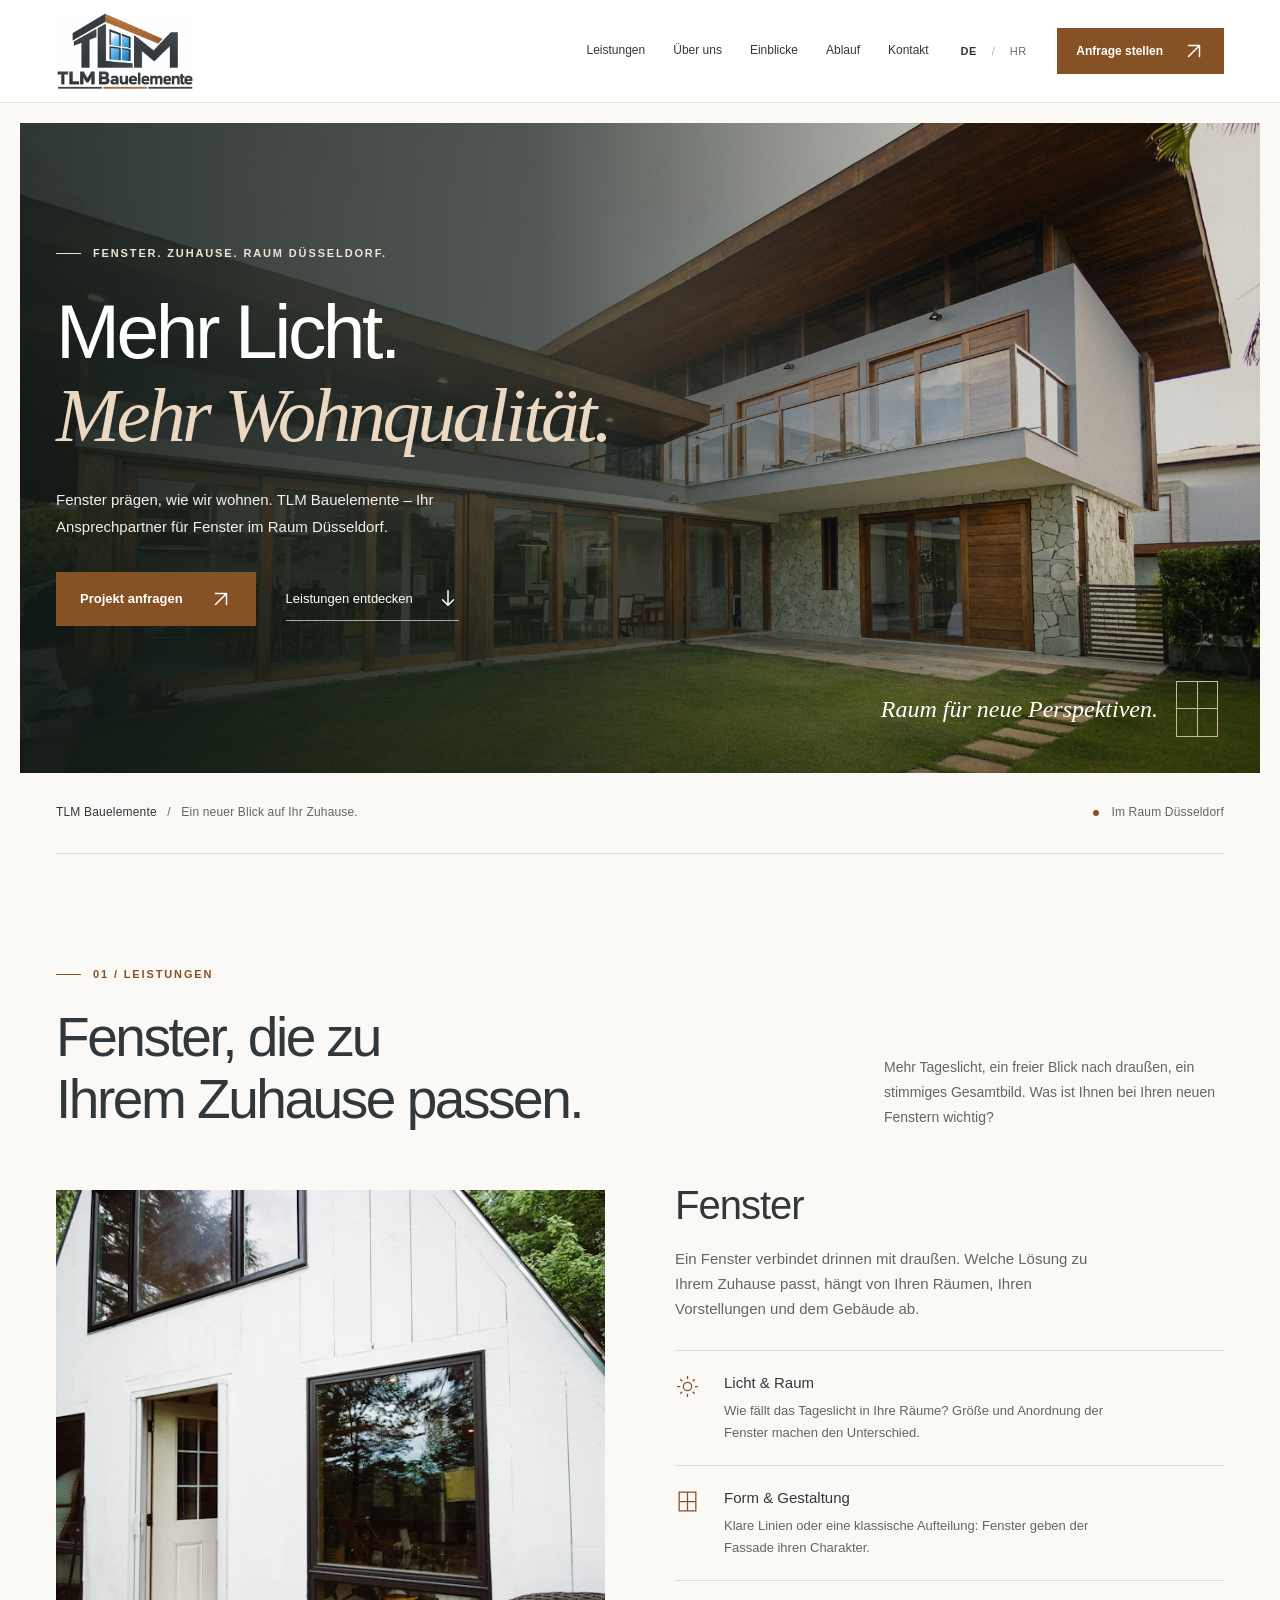
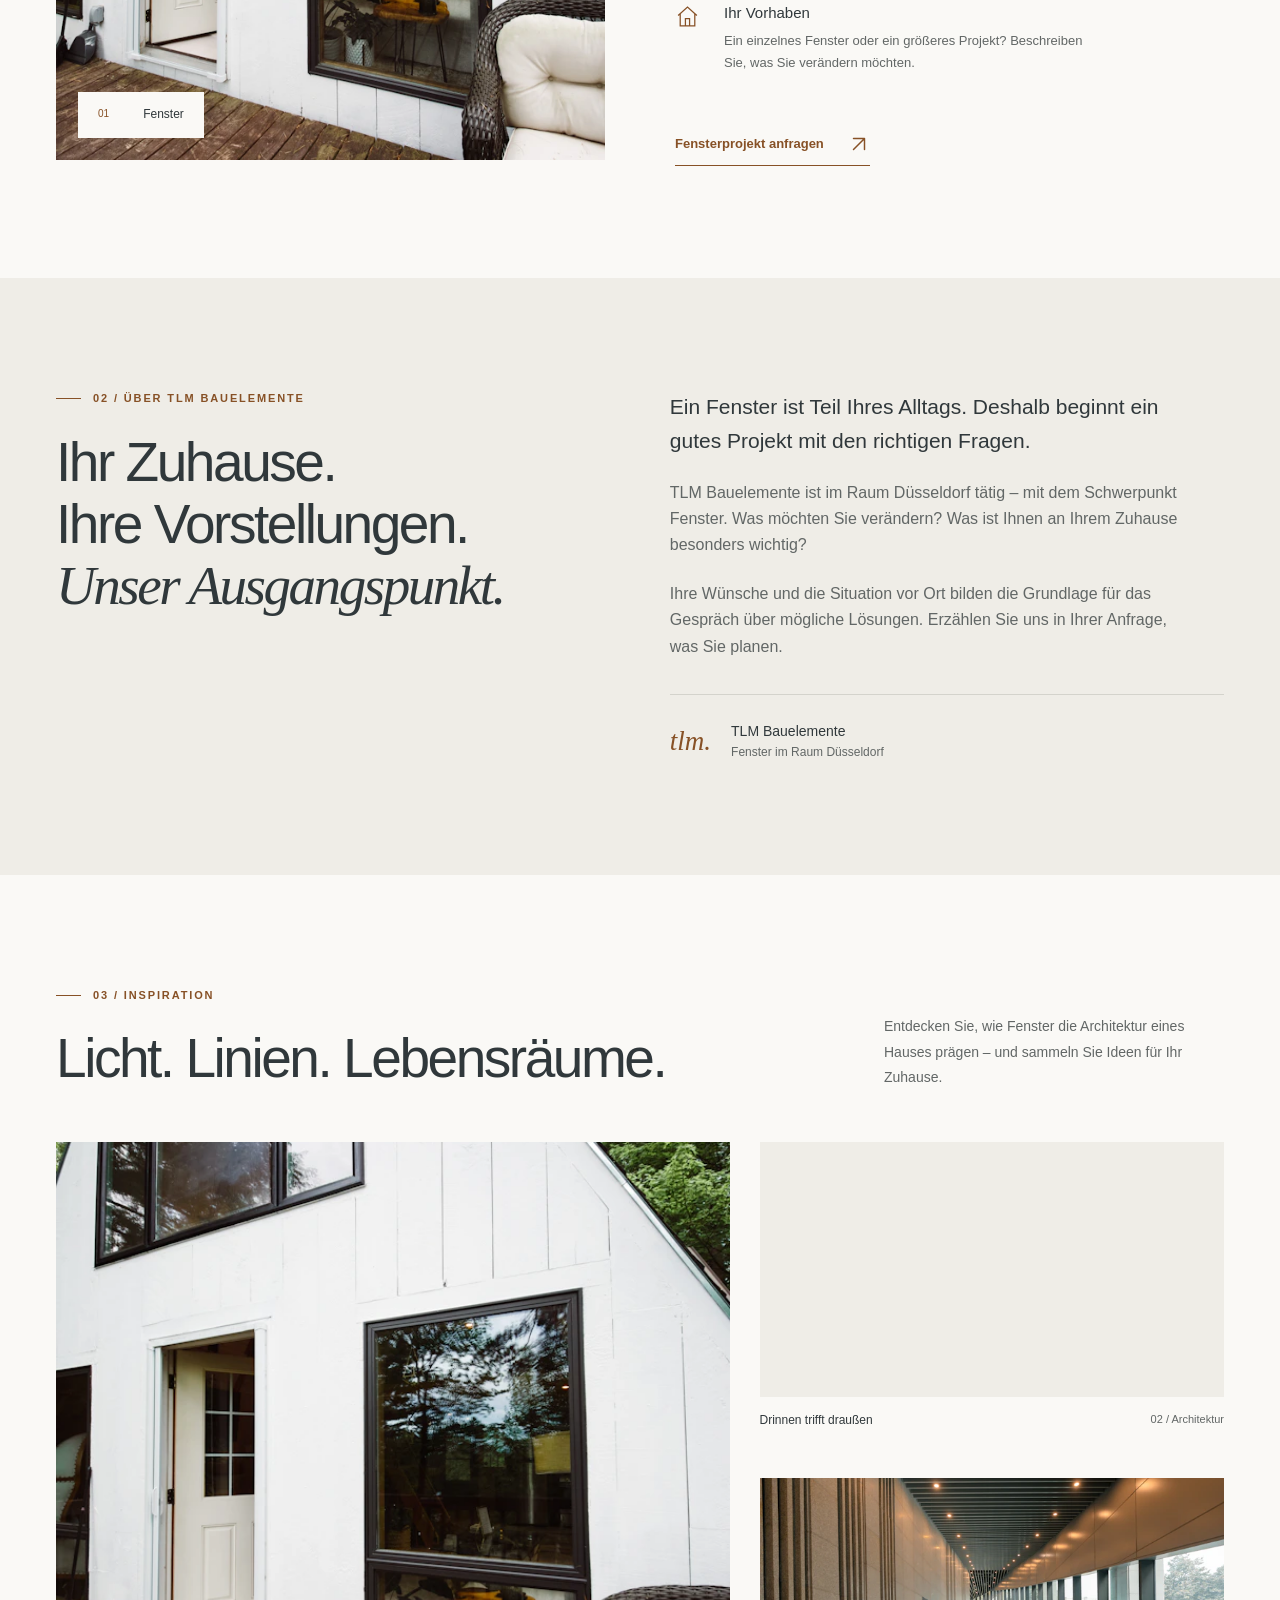
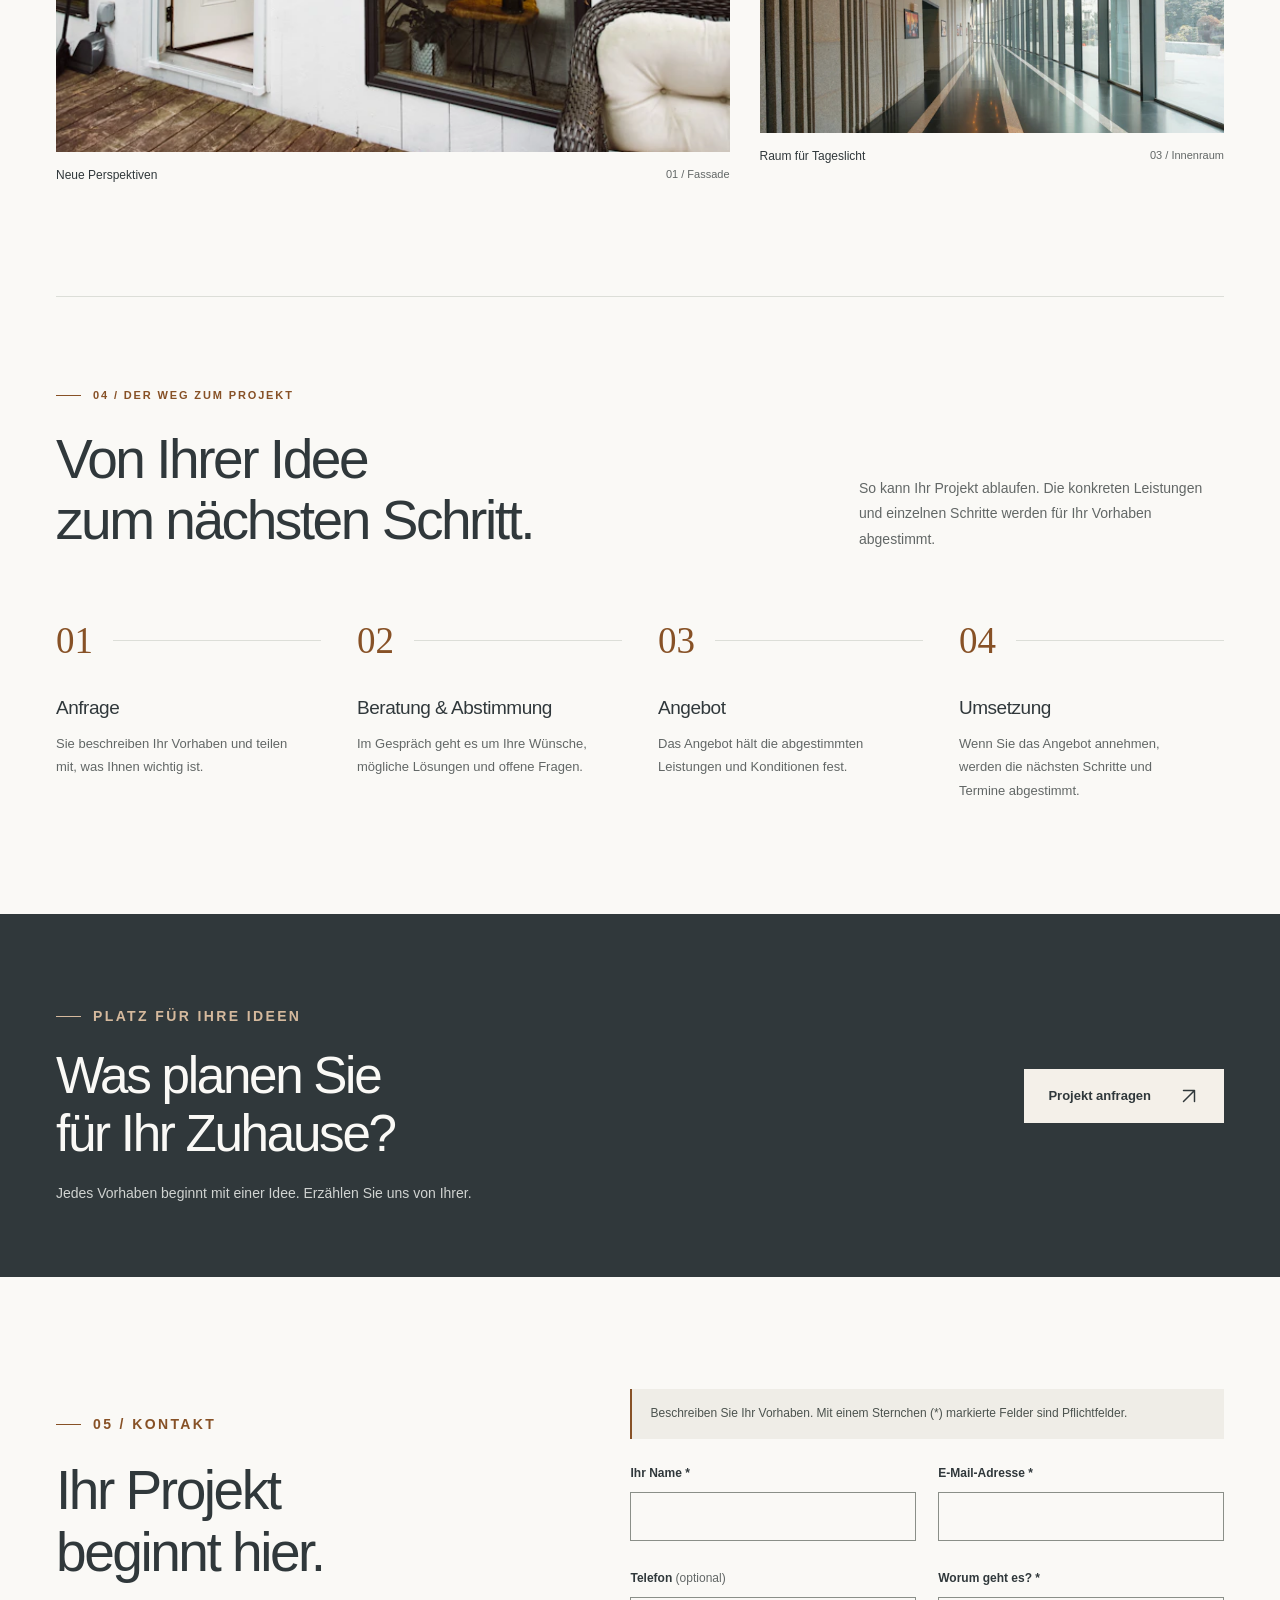
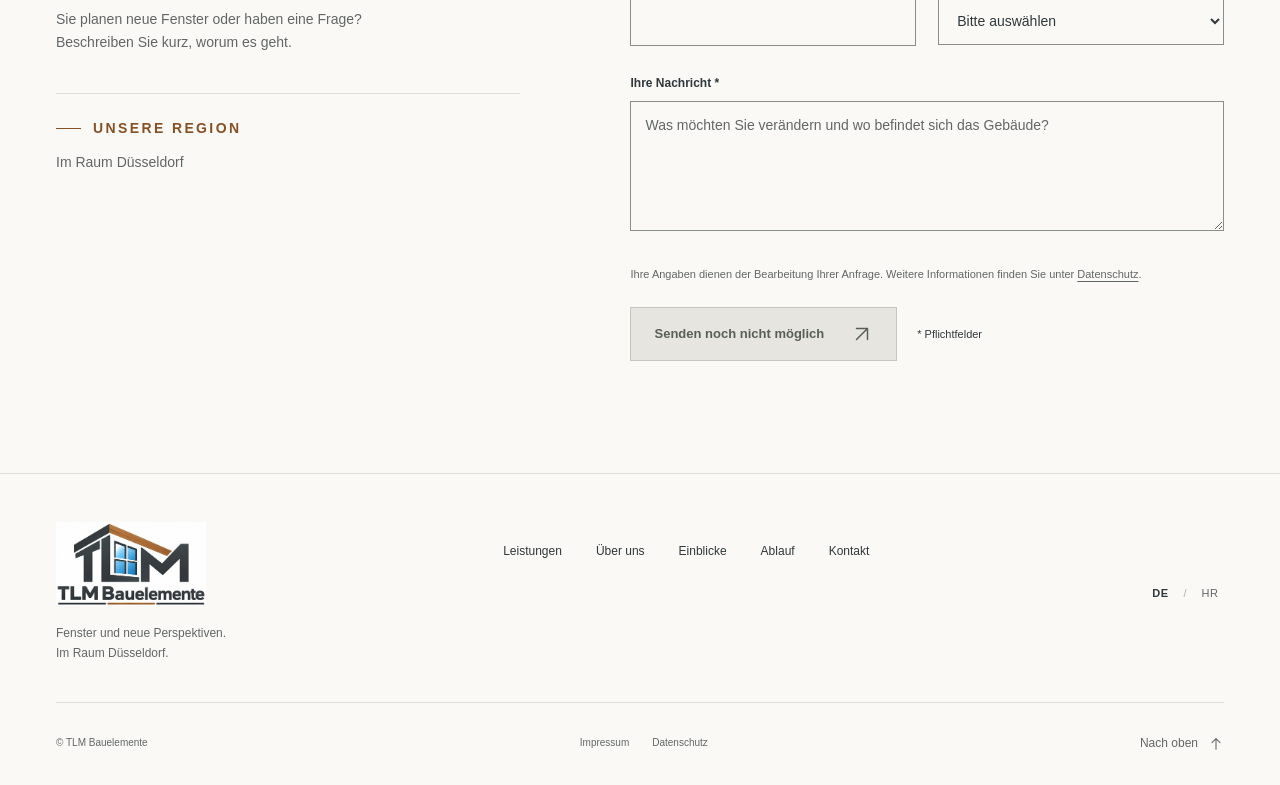
==== commit 8f65765c: "Add files via upload" ====
--- a/index.html
+++ b/index.html
@@ -22,7 +22,7 @@
   <meta property="og:image" content="https://example.invalid/assets/images/house-1200.jpg">
   <meta property="og:image:width" content="1200">
   <meta property="og:image:height" content="675">
-  <meta property="og:image:alt" content="Modernes Wohnhaus mit großzügigen Glasflächen und Holzrahmen – Beispielfoto">
+  <meta property="og:image:alt" content="Modernes Wohnhaus mit großzügigen Glasflächen und Holzrahmen">
   <link rel="icon" type="image/png" href="assets/images/favicon.png">
   <link rel="stylesheet" href="assets/css/styles.css">
   <script src="assets/js/config.js" defer></script>
@@ -32,27 +32,27 @@
 <header class="site-header"><div class="wrap header-inner">
   <a class="brand" href="index.html" aria-label="TLM Bauelemente – Startseite"><img src="assets/images/logo-small.png" width="400" height="225" alt="TLM Bauelemente"></a>
   <nav class="header-nav" id="main-nav" aria-label="Hauptnavigation"><a href="#leistungen">Leistungen</a><a href="#ueber-uns">Über uns</a><a href="#inspiration">Einblicke</a><a href="#ablauf">Ablauf</a><a href="#kontakt">Kontakt</a></nav>
-  <div class="header-actions"><nav class="languages" aria-label="Sprache wählen"><a href="index.html" lang="de" hreflang="de" aria-label="Deutsch" aria-current="page">DE</a><span aria-hidden="true">/</span><a href="hr/index.html" lang="hr" hreflang="hr" aria-label="Hrvatski" data-language-link>HR</a></nav><a class="button" href="#kontakt">Anfrage stellen <span class="arrow" aria-hidden="true">↗</span></a><button class="menu-toggle" type="button" aria-expanded="false" aria-controls="main-nav" aria-label="Menü öffnen"><span></span><span></span></button></div>
+  <div class="header-actions"><nav class="languages" aria-label="Sprache wählen"><a href="index.html" lang="de" hreflang="de" aria-label="Deutsch" aria-current="page">DE</a><span aria-hidden="true">/</span><a href="hr/index.html" lang="hr" hreflang="hr" aria-label="Hrvatski" data-language-link>HR</a></nav><a class="button" href="#kontakt">Anfrage stellen <svg class="arrow" width="22" height="22" viewBox="0 0 24 24" aria-hidden="true" focusable="false"><path d="M6 18 18 6M6 6h12v12"/></svg></a><button class="menu-toggle" type="button" aria-expanded="false" aria-controls="main-nav" aria-label="Menü öffnen"><span></span><span></span></button></div>
 </div></header>
 <main id="main">
   <section class="hero" aria-labelledby="hero-title">
-    <img class="hero-image" src="assets/images/house-1200.jpg" srcset="assets/images/house-640.jpg 640w, assets/images/house-1200.jpg 1200w, assets/images/house-1920.jpg 1920w" sizes="100vw" width="1200" height="675" alt="Modernes Wohnhaus mit großzügigen Glasflächen und Holzrahmen – Beispielfoto" fetchpriority="high" decoding="async">
-    <div class="wrap"><p class="eyebrow">Fenster. Zuhause. Raum Düsseldorf.</p><h1 id="hero-title">Mehr Licht.<span class="serif">Mehr Wohnqualität.</span></h1><p class="hero-description">Fenster prägen, wie wir wohnen. TLM Bauelemente – Ihr Ansprechpartner für Fenster im Raum Düsseldorf.</p><div class="hero-buttons"><a class="button" href="#kontakt">Projekt anfragen <span class="arrow" aria-hidden="true">↗</span></a><a class="text-link" href="#leistungen">Leistungen entdecken <span class="arrow" aria-hidden="true">↓</span></a></div></div>
-    <p class="hero-note">Beispielfoto · kein Projekt von TLM</p><div class="hero-marker" aria-hidden="true"><span>Raum für neue Perspektiven.</span><div class="window-mark"></div></div>
+    <img class="hero-image" src="assets/images/house-1200.jpg" srcset="assets/images/house-640.jpg 640w, assets/images/house-1200.jpg 1200w, assets/images/house-1920.jpg 1920w" sizes="100vw" width="1200" height="675" alt="Modernes Wohnhaus mit großzügigen Glasflächen und Holzrahmen" fetchpriority="high" decoding="async">
+    <div class="wrap"><p class="eyebrow">Fenster. Zuhause. Raum Düsseldorf.</p><h1 id="hero-title">Mehr Licht.<span class="serif">Mehr Wohnqualität.</span></h1><p class="hero-description">Fenster prägen, wie wir wohnen. TLM Bauelemente – Ihr Ansprechpartner für Fenster im Raum Düsseldorf.</p><div class="hero-buttons"><a class="button" href="#kontakt">Projekt anfragen <svg class="arrow" width="22" height="22" viewBox="0 0 24 24" aria-hidden="true" focusable="false"><path d="M6 18 18 6M6 6h12v12"/></svg></a><a class="text-link" href="#leistungen">Leistungen entdecken <svg class="arrow arrow--down" width="22" height="22" viewBox="0 0 24 24" aria-hidden="true" focusable="false"><path d="M12 4v16m-6-6 6 6 6-6"/></svg></a></div></div>
+    <div class="hero-marker" aria-hidden="true"><span>Raum für neue Perspektiven.</span><div class="window-mark"></div></div>
   </section>
   <div class="wrap intro-strip"><p><strong>TLM Bauelemente</strong> &nbsp; / &nbsp; Ein neuer Blick auf Ihr Zuhause.</p><p class="strip-right"><span class="location-dot" aria-hidden="true"></span>Im Raum Düsseldorf</p></div>
   <section class="section wrap" id="leistungen" aria-labelledby="services-title">
     <div class="section-heading"><div><p class="eyebrow">01 / Leistungen</p><h2 id="services-title">Fenster, die zu<br>Ihrem Zuhause passen.</h2></div><p>Mehr Tageslicht, ein freier Blick nach draußen, ein stimmiges Gesamtbild. Was ist Ihnen bei Ihren neuen Fenstern wichtig?</p></div>
-    <div class="services-layout"><figure class="service-photo"><img class="" src="assets/images/window-1200.webp" srcset="assets/images/window-640.webp 640w, assets/images/window-1200.webp 1200w, assets/images/window-1920.webp 1920w" sizes="(max-width: 600px) calc(100vw - 40px), 50vw" width="1200" height="1800" alt="Helle Hausfassade mit dunklen Fensterrahmen und Holzterrasse – Beispielfoto" loading="lazy" decoding="async"><figcaption class="photo-label"><span>01</span>Fenster</figcaption></figure><div class="service-details"><h3>Fenster</h3><p>Ein Fenster verbindet drinnen mit draußen. Welche Lösung zu Ihrem Zuhause passt, hängt von Ihren Räumen, Ihren Vorstellungen und dem Gebäude ab.</p><div class="service-points"><div class="service-point"><svg viewBox="0 0 24 24" aria-hidden="true"><path d="M12 2v3m0 14v3M2 12h3m14 0h3M5 5l2 2m10 10 2 2M5 19l2-2M17 7l2-2"/><circle cx="12" cy="12" r="4"/></svg><div><h4>Licht & Raum</h4><p>Wie fällt das Tageslicht in Ihre Räume? Größe und Anordnung der Fenster machen den Unterschied.</p></div></div><div class="service-point"><svg viewBox="0 0 24 24" aria-hidden="true"><rect x="4" y="3" width="16" height="18"/><path d="M12 3v18M4 12h16"/></svg><div><h4>Form & Gestaltung</h4><p>Klare Linien oder eine klassische Aufteilung: Fenster geben der Fassade ihren Charakter.</p></div></div><div class="service-point"><svg viewBox="0 0 24 24" aria-hidden="true"><path d="M3 11 12 3l9 8M5 9v12h14V9M10 21v-7h4v7"/></svg><div><h4>Ihr Vorhaben</h4><p>Ein einzelnes Fenster oder ein größeres Projekt? Beschreiben Sie, was Sie verändern möchten.</p></div></div></div><a class="text-link" href="#kontakt">Fensterprojekt anfragen <span class="arrow" aria-hidden="true">↗</span></a></div></div>
+    <div class="services-layout"><figure class="service-photo"><img class="" src="assets/images/window-1200.webp" srcset="assets/images/window-640.webp 640w, assets/images/window-1200.webp 1200w, assets/images/window-1920.webp 1920w" sizes="(max-width: 600px) calc(100vw - 40px), 50vw" width="1200" height="1800" alt="Helle Hausfassade mit dunklen Fensterrahmen und Holzterrasse" loading="lazy" decoding="async"><figcaption class="photo-label"><span>01</span>Fenster</figcaption></figure><div class="service-details"><h3>Fenster</h3><p>Ein Fenster verbindet drinnen mit draußen. Welche Lösung zu Ihrem Zuhause passt, hängt von Ihren Räumen, Ihren Vorstellungen und dem Gebäude ab.</p><div class="service-points"><div class="service-point"><svg viewBox="0 0 24 24" aria-hidden="true"><path d="M12 2v3m0 14v3M2 12h3m14 0h3M5 5l2 2m10 10 2 2M5 19l2-2M17 7l2-2"/><circle cx="12" cy="12" r="4"/></svg><div><h4>Licht & Raum</h4><p>Wie fällt das Tageslicht in Ihre Räume? Größe und Anordnung der Fenster machen den Unterschied.</p></div></div><div class="service-point"><svg viewBox="0 0 24 24" aria-hidden="true"><rect x="4" y="3" width="16" height="18"/><path d="M12 3v18M4 12h16"/></svg><div><h4>Form & Gestaltung</h4><p>Klare Linien oder eine klassische Aufteilung: Fenster geben der Fassade ihren Charakter.</p></div></div><div class="service-point"><svg viewBox="0 0 24 24" aria-hidden="true"><path d="M3 11 12 3l9 8M5 9v12h14V9M10 21v-7h4v7"/></svg><div><h4>Ihr Vorhaben</h4><p>Ein einzelnes Fenster oder ein größeres Projekt? Beschreiben Sie, was Sie verändern möchten.</p></div></div></div><a class="text-link" href="#kontakt">Fensterprojekt anfragen <svg class="arrow" width="22" height="22" viewBox="0 0 24 24" aria-hidden="true" focusable="false"><path d="M6 18 18 6M6 6h12v12"/></svg></a></div></div>
     <!-- Optional services: enable only after owner approval, in assets/js/config.js. -->
-    <div class="additional-services"><article data-service="doors" hidden><svg class="service-icon" viewBox="0 0 24 24" aria-hidden="true"><path d="M5 21V3h14v18M5 21h14M9 21V6l7-2v17M12 13h1"/></svg><h3>Türen</h3><p>Ein Eingang prägt den ersten Eindruck. Besprechen Sie Ihre Wünsche zu Gestaltung und Nutzung.</p><a class="text-link" href="#kontakt">Anfrage stellen <span class="arrow" aria-hidden="true">↗</span></a></article><article data-service="sliding" hidden><svg class="service-icon" viewBox="0 0 24 24" aria-hidden="true"><rect x="2" y="4" width="20" height="16"/><path d="M10 4v16M14 4v16M5 12h3m8 0h3"/></svg><h3>Schiebetüren</h3><p>Sie möchten Ihren Wohnraum zur Terrasse oder zum Garten öffnen? Erzählen Sie uns, wie Sie sich den Übergang vorstellen.</p><a class="text-link" href="#kontakt">Anfrage stellen <span class="arrow" aria-hidden="true">↗</span></a></article><article data-service="shutters" hidden><svg class="service-icon" viewBox="0 0 24 24" aria-hidden="true"><rect x="4" y="3" width="16" height="18"/><path d="M4 7h16M4 10h16M4 13h16M4 16h16"/></svg><h3>Rollläden</h3><p>Mehr Privatsphäre oder weniger Licht am frühen Morgen? Beschreiben Sie, was Ihnen bei Rollläden wichtig ist.</p><a class="text-link" href="#kontakt">Anfrage stellen <span class="arrow" aria-hidden="true">↗</span></a></article><article data-service="shading" hidden><svg class="service-icon" viewBox="0 0 24 24" aria-hidden="true"><circle cx="12" cy="12" r="4"/><path d="M12 2v3m0 14v3M2 12h3m14 0h3M5 5l2 2m10 10 2 2M5 19l2-2M17 7l2-2"/></svg><h3>Sonnenschutz</h3><p>Wo wünschen Sie sich Schatten oder weniger direkte Sonne? Beschreiben Sie Ihre Räume und Ihre Wünsche.</p><a class="text-link" href="#kontakt">Anfrage stellen <span class="arrow" aria-hidden="true">↗</span></a></article><article data-service="installation" hidden><svg class="service-icon" viewBox="0 0 24 24" aria-hidden="true"><path d="M14 5a5 5 0 0 0-6 6l-5 6a2 2 0 0 0 4 3l5-6a5 5 0 0 0 6-6l-3 3-3-3 2-3Z"/></svg><h3>Montage</h3><p>Sie haben Fragen zum Einbau? Beschreiben Sie, welche Elemente eingebaut werden sollen und wie die Situation vor Ort aussieht.</p><a class="text-link" href="#kontakt">Anfrage stellen <span class="arrow" aria-hidden="true">↗</span></a></article><article data-service="renovation" hidden><svg class="service-icon" viewBox="0 0 24 24" aria-hidden="true"><path d="m3 11 9-8 9 8M5 10v11h14V10M9 15h6m-2-2 2 2-2 2"/></svg><h3>Renovierung</h3><p>Sie möchten vorhandene Fenster oder Türen erneuern? Beschreiben Sie den aktuellen Zustand und Ihre Wünsche.</p><a class="text-link" href="#kontakt">Anfrage stellen <span class="arrow" aria-hidden="true">↗</span></a></article></div>
+    <div class="additional-services"><article data-service="doors" hidden><svg class="service-icon" viewBox="0 0 24 24" aria-hidden="true"><path d="M5 21V3h14v18M5 21h14M9 21V6l7-2v17M12 13h1"/></svg><h3>Türen</h3><p>Ein Eingang prägt den ersten Eindruck. Besprechen Sie Ihre Wünsche zu Gestaltung und Nutzung.</p><a class="text-link" href="#kontakt">Anfrage stellen <svg class="arrow" width="22" height="22" viewBox="0 0 24 24" aria-hidden="true" focusable="false"><path d="M6 18 18 6M6 6h12v12"/></svg></a></article><article data-service="sliding" hidden><svg class="service-icon" viewBox="0 0 24 24" aria-hidden="true"><rect x="2" y="4" width="20" height="16"/><path d="M10 4v16M14 4v16M5 12h3m8 0h3"/></svg><h3>Schiebetüren</h3><p>Sie möchten Ihren Wohnraum zur Terrasse oder zum Garten öffnen? Erzählen Sie uns, wie Sie sich den Übergang vorstellen.</p><a class="text-link" href="#kontakt">Anfrage stellen <svg class="arrow" width="22" height="22" viewBox="0 0 24 24" aria-hidden="true" focusable="false"><path d="M6 18 18 6M6 6h12v12"/></svg></a></article><article data-service="shutters" hidden><svg class="service-icon" viewBox="0 0 24 24" aria-hidden="true"><rect x="4" y="3" width="16" height="18"/><path d="M4 7h16M4 10h16M4 13h16M4 16h16"/></svg><h3>Rollläden</h3><p>Mehr Privatsphäre oder weniger Licht am frühen Morgen? Beschreiben Sie, was Ihnen bei Rollläden wichtig ist.</p><a class="text-link" href="#kontakt">Anfrage stellen <svg class="arrow" width="22" height="22" viewBox="0 0 24 24" aria-hidden="true" focusable="false"><path d="M6 18 18 6M6 6h12v12"/></svg></a></article><article data-service="shading" hidden><svg class="service-icon" viewBox="0 0 24 24" aria-hidden="true"><circle cx="12" cy="12" r="4"/><path d="M12 2v3m0 14v3M2 12h3m14 0h3M5 5l2 2m10 10 2 2M5 19l2-2M17 7l2-2"/></svg><h3>Sonnenschutz</h3><p>Wo wünschen Sie sich Schatten oder weniger direkte Sonne? Beschreiben Sie Ihre Räume und Ihre Wünsche.</p><a class="text-link" href="#kontakt">Anfrage stellen <svg class="arrow" width="22" height="22" viewBox="0 0 24 24" aria-hidden="true" focusable="false"><path d="M6 18 18 6M6 6h12v12"/></svg></a></article><article data-service="installation" hidden><svg class="service-icon" viewBox="0 0 24 24" aria-hidden="true"><path d="M14 5a5 5 0 0 0-6 6l-5 6a2 2 0 0 0 4 3l5-6a5 5 0 0 0 6-6l-3 3-3-3 2-3Z"/></svg><h3>Montage</h3><p>Sie haben Fragen zum Einbau? Beschreiben Sie, welche Elemente eingebaut werden sollen und wie die Situation vor Ort aussieht.</p><a class="text-link" href="#kontakt">Anfrage stellen <svg class="arrow" width="22" height="22" viewBox="0 0 24 24" aria-hidden="true" focusable="false"><path d="M6 18 18 6M6 6h12v12"/></svg></a></article><article data-service="renovation" hidden><svg class="service-icon" viewBox="0 0 24 24" aria-hidden="true"><path d="m3 11 9-8 9 8M5 10v11h14V10M9 15h6m-2-2 2 2-2 2"/></svg><h3>Renovierung</h3><p>Sie möchten vorhandene Fenster oder Türen erneuern? Beschreiben Sie den aktuellen Zustand und Ihre Wünsche.</p><a class="text-link" href="#kontakt">Anfrage stellen <svg class="arrow" width="22" height="22" viewBox="0 0 24 24" aria-hidden="true" focusable="false"><path d="M6 18 18 6M6 6h12v12"/></svg></a></article></div>
   </section>
   <section class="section about" id="ueber-uns" aria-labelledby="about-title"><div class="wrap about-layout"><div><p class="eyebrow">02 / Über TLM Bauelemente</p><h2 id="about-title">Ihr Zuhause.<br>Ihre Vorstellungen.<br><span class="serif">Unser Ausgangspunkt.</span></h2></div><div class="about-body"><p class="lead">Ein Fenster ist Teil Ihres Alltags. Deshalb beginnt ein gutes Projekt mit den richtigen Fragen.</p><p>TLM Bauelemente ist im Raum Düsseldorf tätig – mit dem Schwerpunkt Fenster. Was möchten Sie verändern? Was ist Ihnen an Ihrem Zuhause besonders wichtig?</p><p>Ihre Wünsche und die Situation vor Ort bilden die Grundlage für das Gespräch über mögliche Lösungen. Erzählen Sie uns in Ihrer Anfrage, was Sie planen.</p><div class="about-footnote"><span class="monogram" aria-hidden="true">tlm.</span><p><strong>TLM Bauelemente</strong>Fenster im Raum Düsseldorf</p></div></div></div></section>
-  <section class="section wrap" id="inspiration" aria-labelledby="gallery-title"><div class="section-heading"><div><p class="eyebrow">03 / Inspiration</p><h2 id="gallery-title">Licht. Linien. Lebensräume.</h2></div><p>Entdecken Sie, wie Fenster die Architektur eines Hauses prägen – und sammeln Sie Ideen für Ihr Zuhause.</p></div><div class="gallery"><figure><div class="image-wrap"><img class="" src="assets/images/window-1200.webp" srcset="assets/images/window-640.webp 640w, assets/images/window-1200.webp 1200w, assets/images/window-1920.webp 1920w" sizes="(max-width: 600px) calc(100vw - 40px), 50vw" width="1200" height="1800" alt="Helle Hausfassade mit dunklen Fensterrahmen und Holzterrasse – Beispielfoto" loading="lazy" decoding="async"></div><figcaption>Neue Perspektiven<span>01 / Fassade</span></figcaption></figure><figure><div class="image-wrap"><img class="" src="assets/images/house-1200.jpg" srcset="assets/images/house-640.jpg 640w, assets/images/house-1200.jpg 1200w, assets/images/house-1920.jpg 1920w" sizes="(max-width: 600px) calc(100vw - 40px), 50vw" width="1200" height="675" alt="Modernes Wohnhaus mit großzügigen Glasflächen und Holzrahmen – Beispielfoto" loading="lazy" decoding="async"></div><figcaption>Drinnen trifft draußen<span>02 / Architektur</span></figcaption></figure><figure><div class="image-wrap"><img class="" src="assets/images/interior-1200.webp" srcset="assets/images/interior-640.webp 640w, assets/images/interior-1200.webp 1200w, assets/images/interior-1920.webp 1920w" sizes="(max-width: 600px) calc(100vw - 40px), 50vw" width="1200" height="800" alt="Langer Innenraum mit raumhoher Verglasung und Tageslicht – Beispielfoto" loading="lazy" decoding="async"></div><figcaption>Raum für Tageslicht<span>03 / Innenraum</span></figcaption></figure></div><p class="image-notice">Alle Fotografien dieser Website dienen der Inspiration. Sie zeigen keine von TLM Bauelemente ausgeführten Projekte.</p></section>
+  <section class="section wrap" id="inspiration" aria-labelledby="gallery-title"><div class="section-heading"><div><p class="eyebrow">03 / Inspiration</p><h2 id="gallery-title">Licht. Linien. Lebensräume.</h2></div><p>Entdecken Sie, wie Fenster die Architektur eines Hauses prägen – und sammeln Sie Ideen für Ihr Zuhause.</p></div><div class="gallery"><figure><div class="image-wrap"><img class="" src="assets/images/window-1200.webp" srcset="assets/images/window-640.webp 640w, assets/images/window-1200.webp 1200w, assets/images/window-1920.webp 1920w" sizes="(max-width: 600px) calc(100vw - 40px), 50vw" width="1200" height="1800" alt="Helle Hausfassade mit dunklen Fensterrahmen und Holzterrasse" loading="lazy" decoding="async"></div><figcaption>Neue Perspektiven<span>01 / Fassade</span></figcaption></figure><figure><div class="image-wrap"><img class="" src="assets/images/house-1200.jpg" srcset="assets/images/house-640.jpg 640w, assets/images/house-1200.jpg 1200w, assets/images/house-1920.jpg 1920w" sizes="(max-width: 600px) calc(100vw - 40px), 50vw" width="1200" height="675" alt="Modernes Wohnhaus mit großzügigen Glasflächen und Holzrahmen" loading="lazy" decoding="async"></div><figcaption>Drinnen trifft draußen<span>02 / Architektur</span></figcaption></figure><figure><div class="image-wrap"><img class="" src="assets/images/interior-1200.webp" srcset="assets/images/interior-640.webp 640w, assets/images/interior-1200.webp 1200w, assets/images/interior-1920.webp 1920w" sizes="(max-width: 600px) calc(100vw - 40px), 50vw" width="1200" height="800" alt="Langer Innenraum mit raumhoher Verglasung und Tageslicht" loading="lazy" decoding="async"></div><figcaption>Raum für Tageslicht<span>03 / Innenraum</span></figcaption></figure></div></section>
   <section class="section process wrap" id="ablauf" aria-labelledby="process-title"><div class="process-inner"><div class="section-heading"><div><p class="eyebrow">04 / Der Weg zum Projekt</p><h2 id="process-title">Von Ihrer Idee<br>zum nächsten Schritt.</h2></div><p>So kann Ihr Projekt ablaufen. Die konkreten Leistungen und einzelnen Schritte werden für Ihr Vorhaben abgestimmt.</p></div><div class="steps"><article><div class="step-number" aria-hidden="true">01</div><h3>Anfrage</h3><p>Sie beschreiben Ihr Vorhaben und teilen mit, was Ihnen wichtig ist.</p></article><article><div class="step-number" aria-hidden="true">02</div><h3>Beratung & Abstimmung</h3><p>Im Gespräch geht es um Ihre Wünsche, mögliche Lösungen und offene Fragen.</p></article><article><div class="step-number" aria-hidden="true">03</div><h3>Angebot</h3><p>Das Angebot hält die abgestimmten Leistungen und Konditionen fest.</p></article><article><div class="step-number" aria-hidden="true">04</div><h3>Umsetzung</h3><p>Wenn Sie das Angebot annehmen, werden die nächsten Schritte und Termine abgestimmt.</p></article></div></div></section>
-  <section class="cta" aria-labelledby="cta-title"><div class="wrap cta-inner"><div><p class="eyebrow">Platz für Ihre Ideen</p><h2 id="cta-title">Was planen Sie<br>für Ihr Zuhause?</h2><p>Jedes Vorhaben beginnt mit einer Idee. Erzählen Sie uns von Ihrer.</p></div><a class="button" href="#kontakt">Projekt anfragen <span class="arrow" aria-hidden="true">↗</span></a></div></section>
-  <section class="section wrap" id="kontakt" aria-labelledby="contact-title"><div class="contact-grid"><div class="contact-copy"><p class="eyebrow">05 / Kontakt</p><h2 id="contact-title">Ihr Projekt<br>beginnt hier.</h2><p>Sie planen neue Fenster oder haben eine Frage? Beschreiben Sie kurz, worum es geht.</p><div class="contact-detail"><p class="eyebrow">Unsere Region</p><p>Im Raum Düsseldorf</p><p class="pending">Telefon, E-Mail und genaue Anschrift werden vor der Veröffentlichung ergänzt.</p></div></div>
-  <div><p class="form-notice" id="form-notice">Das Kontaktformular ist noch nicht freigeschaltet. Die Kontaktdaten werden vor der Veröffentlichung ergänzt.</p>
+  <section class="cta" aria-labelledby="cta-title"><div class="wrap cta-inner"><div><p class="eyebrow">Platz für Ihre Ideen</p><h2 id="cta-title">Was planen Sie<br>für Ihr Zuhause?</h2><p>Jedes Vorhaben beginnt mit einer Idee. Erzählen Sie uns von Ihrer.</p></div><a class="button" href="#kontakt">Projekt anfragen <svg class="arrow" width="22" height="22" viewBox="0 0 24 24" aria-hidden="true" focusable="false"><path d="M6 18 18 6M6 6h12v12"/></svg></a></div></section>
+  <section class="section wrap" id="kontakt" aria-labelledby="contact-title"><div class="contact-grid"><div class="contact-copy"><p class="eyebrow">05 / Kontakt</p><h2 id="contact-title">Ihr Projekt<br>beginnt hier.</h2><p>Sie planen neue Fenster oder haben eine Frage? Beschreiben Sie kurz, worum es geht.</p><div class="contact-detail"><p class="eyebrow">Unsere Region</p><p>Im Raum Düsseldorf</p></div></div>
+  <div><p class="form-notice" id="form-notice">Beschreiben Sie Ihr Vorhaben. Mit einem Sternchen (*) markierte Felder sind Pflichtfelder.</p>
     <form id="project-form" aria-describedby="form-notice" method="post">
       <div class="form-grid">
         <div class="field"><label for="name">Ihr Name *</label><input id="name" name="name" type="text" autocomplete="name" required maxlength="120" data-validate aria-describedby="name-error"><span class="field-error" id="name-error"></span></div>
@@ -63,13 +63,13 @@
       </div>
       <div class="honeypot" aria-hidden="true"><label for="website">Website</label><input id="website" name="website" tabindex="-1" autocomplete="off" disabled></div>
       <p class="privacy-note">Ihre Angaben dienen der Bearbeitung Ihrer Anfrage. Weitere Informationen finden Sie unter <a href="datenschutz.html">Datenschutz</a>.</p>
-      <div class="form-bottom"><button class="button" type="submit" disabled><span data-submit-label>Senden noch nicht möglich</span><span class="arrow" aria-hidden="true">↗</span></button><span class="required-note">* Pflichtfelder</span></div>
+      <div class="form-bottom"><button class="button" type="submit" disabled><span data-submit-label>Senden noch nicht möglich</span><svg class="arrow" width="22" height="22" viewBox="0 0 24 24" aria-hidden="true" focusable="false"><path d="M6 18 18 6M6 6h12v12"/></svg></button><span class="required-note">* Pflichtfelder</span></div>
       <p class="form-status" id="form-status" role="status" aria-live="polite" aria-atomic="true"></p>
-      <noscript><p class="no-js-notice">Das Kontaktformular ist in dieser Vorschau noch nicht freigeschaltet. Sobald der Versand eingerichtet ist, benötigen Sie zum Absenden JavaScript.</p></noscript>
+      <noscript><p class="no-js-notice">Bitte aktivieren Sie JavaScript, um eine Anfrage über das Formular zu senden.</p></noscript>
     </form>
   </div></div></section>
 </main><footer class="site-footer"><div class="wrap">
   <div class="footer-top"><div class="footer-brand"><a href="index.html" aria-label="TLM Bauelemente – Startseite"><img src="assets/images/logo-small.png" width="400" height="225" alt="TLM Bauelemente" loading="lazy"></a><p>Fenster und neue Perspektiven.<br>Im Raum Düsseldorf.</p></div><nav class="footer-links" aria-label="Footernavigation"><a href="#leistungen">Leistungen</a><a href="#ueber-uns">Über uns</a><a href="#inspiration">Einblicke</a><a href="#ablauf">Ablauf</a><a href="#kontakt">Kontakt</a></nav><nav class="languages" aria-label="Sprache wählen"><a href="index.html" lang="de" hreflang="de" aria-label="Deutsch" aria-current="page">DE</a><span aria-hidden="true">/</span><a href="hr/index.html" lang="hr" hreflang="hr" aria-label="Hrvatski" data-language-link>HR</a></nav></div>
-  <div class="footer-bottom"><span>© TLM Bauelemente</span><nav class="footer-legal" aria-label="Rechtliche Informationen"><a href="impressum.html">Impressum</a><a href="datenschutz.html">Datenschutz</a></nav><a class="back-top" href="#top">Nach oben <span aria-hidden="true">↑</span></a></div>
+  <div class="footer-bottom"><span>© TLM Bauelemente</span><nav class="footer-legal" aria-label="Rechtliche Informationen"><a href="impressum.html">Impressum</a><a href="datenschutz.html">Datenschutz</a></nav><a class="back-top" href="#top">Nach oben <svg class="arrow arrow--up" width="22" height="22" viewBox="0 0 24 24" aria-hidden="true" focusable="false"><path d="M12 20V4m-6 6 6-6 6 6"/></svg></a></div>
 </div></footer>
 </body></html>
--- a/assets/css/styles.css
+++ b/assets/css/styles.css
@@ -1,17 +1,17 @@
-@charset "UTF-8";
-:root{--paper:#faf9f6;--ink:#30383b;--muted:#626766;--line:#dcded8;--sand:#efede7;--wood:#875126;--wood-light:#c5966d;--white:#fff;--max:1280px;--header:102px}
-*{box-sizing:border-box}html{scroll-behavior:smooth;scroll-padding-top:calc(var(--header) + 24px)}body{margin:0;background:var(--paper);color:var(--ink);font-family:Arial,Helvetica,sans-serif;font-size:16px;line-height:1.65;-webkit-font-smoothing:antialiased}a{color:inherit;text-decoration:none}button,input,textarea,select{font:inherit}button,a,input,textarea,select{-webkit-tap-highlight-color:transparent}button{cursor:pointer}img{display:block;max-width:100%;height:auto}figure,p,h1,h2,h3{margin:0}h1,h2,h3{font-weight:400;line-height:1.12}h1,h2{letter-spacing:-.045em}h2{font-size:clamp(36px,4.3vw,60px)}h3{font-size:24px;letter-spacing:-.025em}p{color:var(--muted)}::selection{background:#d9b08d;color:#20292d}:focus-visible{outline:3px solid #1279ad;outline-offset:5px}[hidden]{display:none!important}.wrap{width:min(var(--max),calc(100% - 112px));margin-inline:auto}.section{padding-block:112px}.eyebrow{display:flex;align-items:center;gap:12px;font-size:11px;font-weight:700;letter-spacing:.17em;text-transform:uppercase;line-height:1.5;color:var(--wood);margin-bottom:25px}.eyebrow:before{content:"";width:25px;height:1px;background:currentColor}.serif{font-family:Georgia,'Times New Roman',serif;font-style:italic;font-weight:400}.button{display:inline-flex;justify-content:center;align-items:center;gap:27px;min-height:54px;padding:14px 23px;background:var(--wood);border:1px solid var(--wood);color:#fff;font-size:13px;font-weight:600;line-height:1.5;transition:background .2s,border-color .2s,transform .2s}.button:hover{background:#6e401c;border-color:#6e401c;transform:translateY(-2px)}.arrow{display:inline-block;font-size:22px;line-height:1;font-weight:400;transition:transform .2s}.button:hover .arrow,.text-link:hover .arrow{transform:translateX(4px)}.text-link{display:inline-flex;align-items:center;justify-content:space-between;gap:24px;min-height:44px;font-size:13px;font-weight:600;border-bottom:1px solid currentColor}.skip-link{position:fixed;top:10px;left:10px;transform:translateY(-150%);z-index:100;padding:12px 20px;background:#fff;border:2px solid var(--ink)}.skip-link:focus{transform:translateY(0)}
-.site-header{position:sticky;top:0;z-index:30;background:#fff;border-bottom:1px solid #e8e8e4}.header-inner{height:var(--header);display:flex;align-items:center;justify-content:space-between;gap:26px}.brand{flex:none;display:inline-flex}.brand img{width:138px;height:auto}.header-nav{display:flex;align-items:center;gap:28px;margin-left:auto}.header-nav>a{font-size:12px;padding-block:12px;position:relative}.header-nav>a:after{content:"";position:absolute;bottom:5px;left:0;width:0;height:1px;background:var(--wood);transition:width .2s}.header-nav>a:hover:after,.header-nav>a[aria-current="location"]:after{width:100%}.header-actions{display:flex;align-items:center;gap:25px}.header-actions .button{min-height:45px;padding:11px 18px;font-size:12px;gap:20px}.languages{display:flex;align-items:center;gap:9px;font-size:11px;letter-spacing:.05em}.languages a{display:inline-flex;align-items:center;justify-content:center;min-width:28px;min-height:44px;color:var(--muted)}.languages a[aria-current="page"]{color:var(--ink);font-weight:700}.languages span{color:#b0b2ad}.menu-toggle{display:none;width:44px;height:44px;background:none;border:1px solid var(--line);align-items:center;justify-content:center;flex-direction:column;gap:5px}.menu-toggle span{width:18px;height:1px;background:var(--ink);transition:transform .2s}.menu-toggle[aria-expanded="true"] span:first-child{transform:translateY(3px) rotate(45deg)}.menu-toggle[aria-expanded="true"] span:last-child{transform:translateY(-3px) rotate(-45deg)}
-.hero{position:relative;isolation:isolate;min-height:650px;margin:20px 20px 0;display:flex;align-items:center;background:#303a35;color:#fff;overflow:hidden}.hero-image{position:absolute;inset:0;z-index:-2;width:100%;height:100%;object-fit:cover;object-position:50% 56%}.hero:before{content:"";position:absolute;inset:0;z-index:-1;background:linear-gradient(90deg,rgba(18,27,24,.88) 0%,rgba(18,27,24,.73) 42%,rgba(18,27,24,.2) 80%,rgba(18,27,24,.16)),linear-gradient(0deg,rgba(18,27,24,.35),transparent 35%)}.hero .wrap{width:min(var(--max),calc(100% - 72px));padding-block:85px 110px}.hero .eyebrow{color:#eee4d8;margin-bottom:30px}.hero h1{font-size:clamp(50px,6vw,86px);max-width:920px;line-height:1.04}.hero h1 .serif{display:block;color:#ead8c2;line-height:1.18}.hero-description{max-width:400px;color:#f1f1eb;font-size:15px;line-height:1.8;margin-top:24px}.hero-buttons{display:flex;align-items:center;gap:30px;margin-top:32px}.hero-buttons .text-link{font-weight:400;color:#fff;border-color:#a7aca4}.hero-note{position:absolute;left:36px;bottom:25px;font-size:10px;color:#eee;letter-spacing:.04em}.hero-marker{position:absolute;right:42px;bottom:36px;display:flex;gap:18px;align-items:center}.hero-marker>span{font:italic 24px Georgia,serif}.window-mark{width:42px;height:56px;border:1px solid #c8b7a1;position:relative}.window-mark:before{content:"";position:absolute;left:49%;top:0;height:100%;border-left:1px solid #c8b7a1}.window-mark:after{content:"";position:absolute;top:48%;left:0;width:100%;border-top:1px solid #c8b7a1}.intro-strip{display:flex;justify-content:space-between;align-items:center;padding-block:30px;border-bottom:1px solid var(--line);gap:25px}.intro-strip p{font-size:12px;letter-spacing:.015em}.intro-strip strong{font-weight:500;color:var(--ink)}.intro-strip .strip-right{display:flex;align-items:center;gap:12px}.location-dot{width:6px;height:6px;background:var(--wood);border-radius:50%;flex:none}
-.section-heading{display:flex;align-items:end;justify-content:space-between;gap:45px;margin-bottom:52px}.section-heading>p{max-width:340px;font-size:14px;line-height:1.8}.section-heading h2{max-width:700px}.services-layout{display:grid;grid-template-columns:1fr 1fr;gap:70px;align-items:center}.service-photo{position:relative}.service-photo img{width:100%;height:570px;object-fit:cover;object-position:center 48%}.photo-label{position:absolute;left:22px;bottom:22px;background:var(--paper);padding:13px 20px;display:flex;align-items:center;gap:34px;font-size:12px;color:var(--ink)}.photo-label span:first-child{color:var(--wood);font-size:10px}.service-details h3{font-size:40px;margin-bottom:20px}.service-details>p{font-size:15px;max-width:420px}.service-points{margin-block:28px}.service-point{padding:20px 0;border-top:1px solid var(--line);display:grid;grid-template-columns:34px 1fr;gap:15px}.service-point svg{width:25px;height:25px;stroke:var(--wood);fill:none;stroke-width:1.2;margin-top:3px}.service-point h4{font-size:15px;font-weight:500;margin:0 0 5px}.service-point p{font-size:13px;line-height:1.7;max-width:380px}.service-details .text-link{color:var(--wood)}.additional-services{display:grid;grid-template-columns:repeat(2,1fr);gap:28px}.additional-services:has(article:not([hidden])){margin-top:50px}.additional-services article{padding:28px;border:1px solid var(--line)}.additional-services p{margin-block:15px;font-size:14px}
-.about{background:var(--sand)}.about-layout{display:grid;grid-template-columns:.9fr 1fr;gap:115px;align-items:start}.about h2{max-width:480px}.about-body>p{font-size:16px;margin-bottom:22px;max-width:510px}.about-body .lead{font-size:21px;line-height:1.6;color:var(--ink)}.about-footnote{border-top:1px solid #d4d3cc;padding-top:25px;margin-top:34px;display:flex;align-items:center;gap:20px}.about-footnote .monogram{font:italic 27px Georgia,serif;color:var(--wood)}.about-footnote p{font-size:12px}.about-footnote strong{display:block;color:var(--ink);font-size:14px;font-weight:500}
-.gallery{display:grid;grid-template-columns:1.45fr 1fr;gap:30px}.gallery figure:first-child{grid-row:span 2}.gallery img{width:100%;object-fit:cover;transition:transform .6s}.gallery .image-wrap{overflow:hidden;background:var(--sand)}.gallery figure:hover img{transform:scale(1.025)}.gallery figure:first-child img{height:610px}.gallery figure:not(:first-child) img{height:255px}.gallery figcaption{display:flex;justify-content:space-between;gap:20px;padding-top:14px;font-size:12px;line-height:1.5}.gallery figcaption span{color:var(--muted);font-size:11px}.image-notice{font-size:11px;margin-top:26px;max-width:720px}.process{padding-top:0}.process-inner{border-top:1px solid var(--line);padding-top:90px}.process .section-heading>p{max-width:365px}.steps{display:grid;grid-template-columns:repeat(4,1fr);gap:36px;margin-top:58px}.step-number{display:flex;align-items:center;gap:20px;font-family:Georgia,serif;font-size:37px;color:var(--wood);margin-bottom:26px}.step-number:after{content:"";height:1px;background:var(--line);flex:1}.steps h3{font-size:19px;margin-bottom:14px}.steps p{font-size:13px;line-height:1.8;max-width:235px}
-.cta{background:var(--ink);color:var(--paper);padding-block:72px}.cta-inner{display:flex;justify-content:space-between;align-items:center;gap:45px}.cta .eyebrow{color:#d5b99d;margin-bottom:20px}.cta h2{font-size:clamp(36px,4vw,54px)}.cta p{color:#d0d3d1;font-size:14px;margin-top:20px}.cta .button{flex:none;background:#f4f0e9;color:var(--ink);border-color:#f4f0e9}.cta .button:hover{background:#e8d8c6;border-color:#e8d8c6}
-.contact-grid{display:grid;grid-template-columns:.9fr 1.15fr;gap:110px}.contact-copy>p{font-size:14px;margin-top:25px;max-width:350px}.contact-detail{border-top:1px solid var(--line);padding-top:24px;margin-top:38px}.contact-detail .eyebrow{margin-bottom:12px}.contact-detail p{font-size:14px}.contact-detail .pending{font-size:12px;margin-top:12px;max-width:325px}.form-notice{padding:15px 18px;background:var(--sand);border-left:2px solid var(--wood);font-size:12px;margin-bottom:25px;color:#4c534f}.form-grid{display:grid;grid-template-columns:1fr 1fr;gap:23px 22px}.field.full{grid-column:1/-1}.field label{display:block;font-size:12px;margin-bottom:8px;font-weight:600}.field label span{font-weight:400;color:var(--muted)}.field input,.field select,.field textarea{border:1px solid #8a8f88;background:transparent;color:var(--ink);border-radius:0;width:100%;padding:12px 14px;min-height:48px;font-size:14px;transition:border-color .2s}.field textarea{resize:vertical;min-height:130px}.field input:focus,.field select:focus,.field textarea:focus{border-color:var(--wood)}.field [aria-invalid="true"]{border-color:#9a332b}.field-error{display:block;font-size:12px;color:#9a332b;margin-top:5px}.privacy-note{font-size:11px;line-height:1.8;margin-top:20px}.privacy-note a{text-decoration:underline;text-underline-offset:3px}.form-bottom{display:flex;align-items:center;gap:20px;margin-top:22px}.form-bottom .button:disabled{cursor:not-allowed;background:#e6e5df;border-color:#c5c7bf;color:#595f58;transform:none}.form-status{font-size:13px;margin-top:18px}.form-status:empty{display:none}.form-status[data-state="error"]{color:#9a332b}.form-status[data-state="success"]{color:#286039}.required-note{font-size:11px}.honeypot{display:none}.site-footer{border-top:1px solid var(--line);padding-top:48px}.footer-top{display:flex;justify-content:space-between;gap:40px;padding-bottom:38px}.footer-brand img{width:150px}.footer-brand p{margin-top:18px;font-size:12px;max-width:240px}.footer-links{display:flex;align-items:flex-start;gap:34px;padding-top:20px;font-size:12px}.footer-bottom{border-top:1px solid var(--line);padding-block:19px;display:flex;justify-content:space-between;align-items:center;gap:20px;font-size:10px;color:var(--muted)}.footer-legal{display:flex;gap:23px}.footer-legal a{min-height:44px;display:flex;align-items:center}.back-top{display:inline-flex;gap:10px;align-items:center;font-size:12px;min-height:44px}.legal-main{max-width:800px;padding-block:85px 100px}.legal-main h1{font-size:clamp(38px,6vw,64px);margin-bottom:30px}.legal-main h2{font-size:25px;letter-spacing:-.02em;margin-block:35px 14px}.legal-main p,.legal-main li{font-size:15px}.legal-main ul{padding-left:22px}.legal-main .text-link{margin-top:35px}.legal-notice{background:var(--sand);border-left:2px solid var(--wood);padding:20px;margin-bottom:30px}.no-js-notice{font-size:12px;padding:12px;background:var(--sand);margin-top:15px}
-input::placeholder,textarea::placeholder{color:var(--muted);opacity:1}
-.service-icon{display:block;width:32px;height:32px;fill:none;stroke:var(--wood);stroke-width:1.2;margin-bottom:22px}
-@media(min-width:1600px){.hero{min-height:740px}.hero h1{font-size:96px}}
-@media(max-width:1180px){.wrap{width:calc(100% - 72px)}.header-nav{gap:17px}.header-actions{gap:15px}.header-actions .button{display:none}.services-layout{gap:45px}.about-layout{gap:65px}.contact-grid{gap:65px}.footer-links{gap:22px}.hero h1{font-size:clamp(56px,7vw,82px)}}
-@media(max-width:850px){:root{--header:88px}.wrap{width:calc(100% - 48px)}.header-inner{gap:18px}.brand img{width:115px}.header-actions{margin-left:auto}.js .menu-toggle{display:flex}.header-nav{gap:12px}.header-nav>a{font-size:11px}.js .header-nav{display:none;position:absolute;top:100%;left:0;right:0;padding:18px 24px 28px;background:#fff;border-bottom:1px solid var(--line);box-shadow:0 15px 20px #30383b0a}.js .header-nav.is-open{display:flex;flex-direction:column;align-items:stretch;gap:0}.js .header-nav>a{font-size:16px;padding:14px 0;border-bottom:1px solid var(--line)}.hero{margin:12px 12px 0;min-height:620px}.hero .wrap{width:calc(100% - 48px)}.hero h1{font-size:clamp(50px,8.3vw,72px)}.hero:before{background:linear-gradient(90deg,#121b18de,#121b18a6 65%,#121b1840)}.hero-marker{right:26px}.hero-marker>span{font-size:20px}.hero-note{left:24px}.section{padding-block:80px}.section-heading{gap:30px;margin-bottom:38px}.section-heading>p{max-width:270px}.services-layout{gap:32px}.service-photo img{height:550px}.service-details h3{font-size:34px}.service-point{padding-block:16px}.about-layout{gap:38px}.about-body .lead{font-size:19px}.gallery{gap:24px}.gallery figure:first-child img{height:530px}.gallery figure:not(:first-child) img{height:215px}.steps{gap:25px;grid-template-columns:repeat(2,1fr);row-gap:35px}.steps p{max-width:none}.process{padding-top:0}.process-inner{padding-top:75px}.contact-grid{gap:40px;grid-template-columns:.8fr 1.2fr}.contact h2{font-size:39px}.form-grid{grid-template-columns:1fr}.field.full{grid-column:auto}.footer-links{flex-wrap:wrap;max-width:300px;gap:10px 24px}.footer-top{flex-wrap:wrap}.cta-inner{gap:30px}.cta .button{padding-inline:18px;gap:18px}}
-@media(max-width:600px){:root{--header:78px}.wrap{width:calc(100% - 40px)}.header-inner{gap:10px}.brand img{width:105px}.header-actions{gap:12px}.languages{gap:4px}.hero{min-height:635px;margin:8px 8px 0;align-items:flex-start}.hero .wrap{width:calc(100% - 40px);padding-top:57px;padding-bottom:112px}.hero .eyebrow{font-size:9px;letter-spacing:.12em;margin-bottom:28px;gap:9px}.hero h1{font-size:clamp(43px,10.5vw,62px);line-height:1.08;letter-spacing:-.045em}.hero h1 .serif{margin-top:5px;max-width:380px}.hero-description{font-size:14px;max-width:310px;margin-top:23px}.hero-buttons{flex-direction:column;align-items:flex-start;gap:12px;margin-top:27px}.hero-buttons .button{min-height:52px}.hero-buttons .text-link{font-size:12px;min-height:39px}.hero-image{object-position:61% center}.hero:before{background:linear-gradient(90deg,#121b18e0,#121b18a6),linear-gradient(0deg,#121b1880,transparent)}.hero-note{font-size:9px;left:20px;bottom:19px}.hero-marker{bottom:48px;right:21px}.hero-marker>span{display:none}.window-mark{width:28px;height:38px}.intro-strip{padding-block:21px;align-items:flex-start;gap:14px}.intro-strip p{font-size:10px;max-width:165px}.intro-strip .strip-right{max-width:135px;gap:8px}.section{padding-block:65px}.eyebrow{font-size:10px;margin-bottom:19px}h2{font-size:38px;letter-spacing:-.04em}.section-heading{display:block;margin-bottom:30px}.section-heading>p{max-width:400px;margin-top:21px;font-size:14px}.services-layout{grid-template-columns:1fr;gap:32px}.service-photo img{height:370px;object-position:center 42%}.service-details h3{font-size:32px}.service-details>p{font-size:14px}.service-points{margin-block:24px}.service-point{padding-block:18px}.service-point h4{font-size:15px}.service-point p{font-size:13px}.photo-label{left:18px;bottom:18px;padding:11px 17px;gap:28px}.about-layout{grid-template-columns:1fr;gap:28px}.about h2{max-width:350px}.about-body .lead{font-size:19px}.about-body>p{font-size:14px}.about-footnote{margin-top:26px}.gallery{grid-template-columns:1fr;gap:27px}.gallery figure:first-child{grid-row:auto}.gallery figure:first-child img{height:380px}.gallery figure:not(:first-child) img{height:240px}.gallery figcaption{padding-top:11px}.image-notice{font-size:10px;margin-top:23px}.process{padding-top:0}.process-inner{padding-top:60px}.steps{margin-top:33px;gap:26px 22px}.step-number{font-size:30px;margin-bottom:17px;gap:13px}.steps h3{font-size:17px;line-height:1.3;min-height:44px;margin-bottom:8px}.steps p{font-size:12px}.cta{padding-block:53px}.cta-inner{display:block}.cta h2{font-size:37px}.cta p{font-size:13px;margin-top:18px}.cta .button{margin-top:28px}.contact-grid{grid-template-columns:1fr;gap:35px}.contact h2{font-size:38px}.contact-copy>p{margin-top:20px}.contact-detail{margin-top:25px;padding-top:21px}.contact-detail .pending{max-width:none}.form-grid{gap:19px}.field input,.field select,.field textarea{font-size:16px}.form-bottom{align-items:flex-start;flex-direction:column;gap:13px}.footer-top{gap:24px;padding-bottom:28px}.footer-brand{width:100%}.footer-brand img{width:130px}.footer-links{max-width:none;padding-top:0;gap:7px 24px}.footer-links a{min-height:44px;display:flex;align-items:center}.footer-top>.languages{margin-left:auto}.footer-bottom{align-items:flex-start;flex-wrap:wrap;gap:4px 16px;font-size:10px}.footer-bottom>span{width:100%}.footer-legal{gap:20px}.footer-bottom .back-top{margin-left:auto;font-size:10px}.additional-services{grid-template-columns:1fr}.legal-main{padding-block:50px 65px}body:not(.js) .header-inner{height:auto;min-height:78px;flex-wrap:wrap;padding-block:10px}body:not(.js) .header-nav{order:3;width:100%;justify-content:space-between;flex-wrap:wrap}body:not(.js) .site-header{position:relative}}
-@media(prefers-reduced-motion:reduce){html{scroll-behavior:auto}*,*:before,*:after{animation:none!important;transition:none!important}.gallery figure:hover img,.button:hover,.button:hover .arrow,.text-link:hover .arrow{transform:none}}
+@charset "UTF-8";
+:root{--paper:#faf9f6;--ink:#30383b;--muted:#626766;--line:#dcded8;--sand:#efede7;--wood:#875126;--wood-light:#c5966d;--white:#fff;--max:1280px;--header:102px}
+*{box-sizing:border-box}html{scroll-behavior:smooth;scroll-padding-top:calc(var(--header) + 24px)}body{margin:0;background:var(--paper);color:var(--ink);font-family:Arial,Helvetica,sans-serif;font-size:16px;line-height:1.65;-webkit-font-smoothing:antialiased}a{color:inherit;text-decoration:none}button,input,textarea,select{font:inherit}button,a,input,textarea,select{-webkit-tap-highlight-color:transparent}button{cursor:pointer}img{display:block;max-width:100%;height:auto}figure,p,h1,h2,h3{margin:0}h1,h2,h3{font-weight:400;line-height:1.12}h1,h2{letter-spacing:-.045em}h2{font-size:clamp(36px,4.3vw,60px)}h3{font-size:24px;letter-spacing:-.025em}p{color:var(--muted)}::selection{background:#d9b08d;color:#20292d}:focus-visible{outline:3px solid #1279ad;outline-offset:5px}[hidden]{display:none!important}.wrap{width:min(var(--max),calc(100% - 112px));margin-inline:auto}.section{padding-block:112px}.eyebrow{display:flex;align-items:center;gap:12px;font-size:11px;font-weight:700;letter-spacing:.17em;text-transform:uppercase;line-height:1.5;color:var(--wood);margin-bottom:25px}.eyebrow:before{content:"";width:25px;height:1px;background:currentColor}.serif{font-family:Georgia,'Times New Roman',serif;font-style:italic;font-weight:400}.button{display:inline-flex;justify-content:center;align-items:center;gap:27px;min-height:54px;padding:14px 23px;background:var(--wood);border:1px solid var(--wood);color:#fff;font-size:13px;font-weight:600;line-height:1.5;transition:background .2s,border-color .2s,transform .2s}.button:hover{background:#6e401c;border-color:#6e401c;transform:translateY(-2px)}.arrow{display:inline-block;width:22px;height:22px;flex-shrink:0;fill:none;stroke:currentColor;stroke-width:1.6;stroke-linecap:round;stroke-linejoin:round;vertical-align:middle;transition:transform .2s}.back-top .arrow{width:16px;height:16px}.button:hover .arrow,.text-link:hover .arrow{transform:translateX(4px)}.text-link{display:inline-flex;align-items:center;justify-content:space-between;gap:24px;min-height:44px;font-size:13px;font-weight:600;border-bottom:1px solid currentColor}.skip-link{position:fixed;top:10px;left:10px;transform:translateY(-150%);z-index:100;padding:12px 20px;background:#fff;border:2px solid var(--ink)}.skip-link:focus{transform:translateY(0)}
+.site-header{position:sticky;top:0;z-index:30;background:#fff;border-bottom:1px solid #e8e8e4}.header-inner{height:var(--header);display:flex;align-items:center;justify-content:space-between;gap:26px}.brand{flex:none;display:inline-flex}.brand img{width:138px;height:auto}.header-nav{display:flex;align-items:center;gap:28px;margin-left:auto}.header-nav>a{font-size:12px;padding-block:12px;position:relative}.header-nav>a:after{content:"";position:absolute;bottom:5px;left:0;width:0;height:1px;background:var(--wood);transition:width .2s}.header-nav>a:hover:after,.header-nav>a[aria-current="location"]:after{width:100%}.header-actions{display:flex;align-items:center;gap:25px}.header-actions .button{min-height:45px;padding:11px 18px;font-size:12px;gap:20px}.languages{display:flex;align-items:center;gap:9px;font-size:11px;letter-spacing:.05em}.languages a{display:inline-flex;align-items:center;justify-content:center;min-width:28px;min-height:44px;color:var(--muted)}.languages a[aria-current="page"]{color:var(--ink);font-weight:700}.languages span{color:#b0b2ad}.menu-toggle{display:none;width:44px;height:44px;background:none;border:1px solid var(--line);align-items:center;justify-content:center;flex-direction:column;gap:5px}.menu-toggle span{width:18px;height:1px;background:var(--ink);transition:transform .2s}.menu-toggle[aria-expanded="true"] span:first-child{transform:translateY(3px) rotate(45deg)}.menu-toggle[aria-expanded="true"] span:last-child{transform:translateY(-3px) rotate(-45deg)}
+.hero{position:relative;isolation:isolate;min-height:650px;margin:20px 20px 0;display:flex;align-items:center;background:#303a35;color:#fff;overflow:hidden}.hero-image{position:absolute;inset:0;z-index:-2;width:100%;height:100%;object-fit:cover;object-position:50% 56%}.hero:before{content:"";position:absolute;inset:0;z-index:-1;background:linear-gradient(90deg,rgba(18,27,24,.88) 0%,rgba(18,27,24,.73) 42%,rgba(18,27,24,.2) 80%,rgba(18,27,24,.16)),linear-gradient(0deg,rgba(18,27,24,.35),transparent 35%)}.hero .wrap{width:min(var(--max),calc(100% - 72px));padding-block:85px 110px}.hero .eyebrow{color:#eee4d8;margin-bottom:30px}.hero h1{font-size:clamp(50px,6vw,86px);max-width:920px;line-height:1.04}.hero h1 .serif{display:block;color:#ead8c2;line-height:1.18}.hero-description{max-width:400px;color:#f1f1eb;font-size:15px;line-height:1.8;margin-top:24px}.hero-buttons{display:flex;align-items:center;gap:30px;margin-top:32px}.hero-buttons .text-link{font-weight:400;color:#fff;border-color:#a7aca4}.hero-note{position:absolute;left:36px;bottom:25px;font-size:10px;color:#eee;letter-spacing:.04em}.hero-marker{position:absolute;right:42px;bottom:36px;display:flex;gap:18px;align-items:center}.hero-marker>span{font:italic 24px Georgia,serif}.window-mark{width:42px;height:56px;border:1px solid #c8b7a1;position:relative}.window-mark:before{content:"";position:absolute;left:49%;top:0;height:100%;border-left:1px solid #c8b7a1}.window-mark:after{content:"";position:absolute;top:48%;left:0;width:100%;border-top:1px solid #c8b7a1}.intro-strip{display:flex;justify-content:space-between;align-items:center;padding-block:30px;border-bottom:1px solid var(--line);gap:25px}.intro-strip p{font-size:12px;letter-spacing:.015em}.intro-strip strong{font-weight:500;color:var(--ink)}.intro-strip .strip-right{display:flex;align-items:center;gap:12px}.location-dot{width:6px;height:6px;background:var(--wood);border-radius:50%;flex:none}
+.section-heading{display:flex;align-items:end;justify-content:space-between;gap:45px;margin-bottom:52px}.section-heading>p{max-width:340px;font-size:14px;line-height:1.8}.section-heading h2{max-width:700px}.services-layout{display:grid;grid-template-columns:1fr 1fr;gap:70px;align-items:center}.service-photo{position:relative}.service-photo img{width:100%;height:570px;object-fit:cover;object-position:center 48%}.photo-label{position:absolute;left:22px;bottom:22px;background:var(--paper);padding:13px 20px;display:flex;align-items:center;gap:34px;font-size:12px;color:var(--ink)}.photo-label span:first-child{color:var(--wood);font-size:10px}.service-details h3{font-size:40px;margin-bottom:20px}.service-details>p{font-size:15px;max-width:420px}.service-points{margin-block:28px}.service-point{padding:20px 0;border-top:1px solid var(--line);display:grid;grid-template-columns:34px 1fr;gap:15px}.service-point svg{width:25px;height:25px;stroke:var(--wood);fill:none;stroke-width:1.2;margin-top:3px}.service-point h4{font-size:15px;font-weight:500;margin:0 0 5px}.service-point p{font-size:13px;line-height:1.7;max-width:380px}.service-details .text-link{color:var(--wood)}.additional-services{display:grid;grid-template-columns:repeat(2,1fr);gap:28px}.additional-services:has(article:not([hidden])){margin-top:50px}.additional-services article{padding:28px;border:1px solid var(--line)}.additional-services p{margin-block:15px;font-size:14px}
+.about{background:var(--sand)}.about-layout{display:grid;grid-template-columns:.9fr 1fr;gap:115px;align-items:start}.about h2{max-width:480px}.about-body>p{font-size:16px;margin-bottom:22px;max-width:510px}.about-body .lead{font-size:21px;line-height:1.6;color:var(--ink)}.about-footnote{border-top:1px solid #d4d3cc;padding-top:25px;margin-top:34px;display:flex;align-items:center;gap:20px}.about-footnote .monogram{font:italic 27px Georgia,serif;color:var(--wood)}.about-footnote p{font-size:12px}.about-footnote strong{display:block;color:var(--ink);font-size:14px;font-weight:500}
+.gallery{display:grid;grid-template-columns:1.45fr 1fr;gap:30px}.gallery figure:first-child{grid-row:span 2}.gallery img{width:100%;object-fit:cover;transition:transform .6s}.gallery .image-wrap{overflow:hidden;background:var(--sand)}.gallery figure:hover img{transform:scale(1.025)}.gallery figure:first-child img{height:610px}.gallery figure:not(:first-child) img{height:255px}.gallery figcaption{display:flex;justify-content:space-between;gap:20px;padding-top:14px;font-size:12px;line-height:1.5}.gallery figcaption span{color:var(--muted);font-size:11px}.image-notice{font-size:11px;margin-top:26px;max-width:720px}.process{padding-top:0}.process-inner{border-top:1px solid var(--line);padding-top:90px}.process .section-heading>p{max-width:365px}.steps{display:grid;grid-template-columns:repeat(4,1fr);gap:36px;margin-top:58px}.step-number{display:flex;align-items:center;gap:20px;font-family:Georgia,serif;font-size:37px;color:var(--wood);margin-bottom:26px}.step-number:after{content:"";height:1px;background:var(--line);flex:1}.steps h3{font-size:19px;margin-bottom:14px}.steps p{font-size:13px;line-height:1.8;max-width:235px}
+.cta{background:var(--ink);color:var(--paper);padding-block:72px}.cta-inner{display:flex;justify-content:space-between;align-items:center;gap:45px}.cta .eyebrow{color:#d5b99d;margin-bottom:20px}.cta h2{font-size:clamp(36px,4vw,54px)}.cta p{color:#d0d3d1;font-size:14px;margin-top:20px}.cta .button{flex:none;background:#f4f0e9;color:var(--ink);border-color:#f4f0e9}.cta .button:hover{background:#e8d8c6;border-color:#e8d8c6}
+.contact-grid{display:grid;grid-template-columns:.9fr 1.15fr;gap:110px}.contact-copy>p{font-size:14px;margin-top:25px;max-width:350px}.contact-detail{border-top:1px solid var(--line);padding-top:24px;margin-top:38px}.contact-detail .eyebrow{margin-bottom:12px}.contact-detail p{font-size:14px}.contact-detail .pending{font-size:12px;margin-top:12px;max-width:325px}.form-notice{padding:15px 18px;background:var(--sand);border-left:2px solid var(--wood);font-size:12px;margin-bottom:25px;color:#4c534f}.form-grid{display:grid;grid-template-columns:1fr 1fr;gap:23px 22px}.field.full{grid-column:1/-1}.field label{display:block;font-size:12px;margin-bottom:8px;font-weight:600}.field label span{font-weight:400;color:var(--muted)}.field input,.field select,.field textarea{border:1px solid #8a8f88;background:transparent;color:var(--ink);border-radius:0;width:100%;padding:12px 14px;min-height:48px;font-size:14px;transition:border-color .2s}.field textarea{resize:vertical;min-height:130px}.field input:focus,.field select:focus,.field textarea:focus{border-color:var(--wood)}.field [aria-invalid="true"]{border-color:#9a332b}.field-error{display:block;font-size:12px;color:#9a332b;margin-top:5px}.privacy-note{font-size:11px;line-height:1.8;margin-top:20px}.privacy-note a{text-decoration:underline;text-underline-offset:3px}.form-bottom{display:flex;align-items:center;gap:20px;margin-top:22px}.form-bottom .button:disabled{cursor:not-allowed;background:#e6e5df;border-color:#c5c7bf;color:#595f58;transform:none}.form-status{font-size:13px;margin-top:18px}.form-status:empty{display:none}.form-status[data-state="error"]{color:#9a332b}.form-status[data-state="success"]{color:#286039}.required-note{font-size:11px}.honeypot{display:none}.site-footer{border-top:1px solid var(--line);padding-top:48px}.footer-top{display:flex;justify-content:space-between;gap:40px;padding-bottom:38px}.footer-brand img{width:150px}.footer-brand p{margin-top:18px;font-size:12px;max-width:240px}.footer-links{display:flex;align-items:flex-start;gap:34px;padding-top:20px;font-size:12px}.footer-bottom{border-top:1px solid var(--line);padding-block:19px;display:flex;justify-content:space-between;align-items:center;gap:20px;font-size:10px;color:var(--muted)}.footer-legal{display:flex;gap:23px}.footer-legal a{min-height:44px;display:flex;align-items:center}.back-top{display:inline-flex;gap:10px;align-items:center;font-size:12px;min-height:44px}.legal-main{max-width:800px;padding-block:85px 100px}.legal-main h1{font-size:clamp(38px,6vw,64px);margin-bottom:30px}.legal-main h2{font-size:25px;letter-spacing:-.02em;margin-block:35px 14px}.legal-main p,.legal-main li{font-size:15px}.legal-main ul{padding-left:22px}.legal-main .text-link{margin-top:35px}.legal-notice{background:var(--sand);border-left:2px solid var(--wood);padding:20px;margin-bottom:30px}.no-js-notice{font-size:12px;padding:12px;background:var(--sand);margin-top:15px}
+input::placeholder,textarea::placeholder{color:var(--muted);opacity:1}
+.service-icon{display:block;width:32px;height:32px;fill:none;stroke:var(--wood);stroke-width:1.2;margin-bottom:22px}
+@media(min-width:1600px){.hero{min-height:740px}.hero h1{font-size:96px}}
+@media(max-width:1180px){.wrap{width:calc(100% - 72px)}.header-nav{gap:17px}.header-actions{gap:15px}.header-actions .button{display:none}.services-layout{gap:45px}.about-layout{gap:65px}.contact-grid{gap:65px}.footer-links{gap:22px}.hero h1{font-size:clamp(56px,7vw,82px)}}
+@media(max-width:850px){:root{--header:88px}.wrap{width:calc(100% - 48px)}.header-inner{gap:18px}.brand img{width:115px}.header-actions{margin-left:auto}.js .menu-toggle{display:flex}.header-nav{gap:12px}.header-nav>a{font-size:11px}.js .header-nav{display:none;position:absolute;top:100%;left:0;right:0;padding:18px 24px 28px;background:#fff;border-bottom:1px solid var(--line);box-shadow:0 15px 20px #30383b0a}.js .header-nav.is-open{display:flex;flex-direction:column;align-items:stretch;gap:0}.js .header-nav>a{font-size:16px;padding:14px 0;border-bottom:1px solid var(--line)}.hero{margin:12px 12px 0;min-height:620px}.hero .wrap{width:calc(100% - 48px)}.hero h1{font-size:clamp(50px,8.3vw,72px)}.hero:before{background:linear-gradient(90deg,#121b18de,#121b18a6 65%,#121b1840)}.hero-marker{right:26px}.hero-marker>span{font-size:20px}.hero-note{left:24px}.section{padding-block:80px}.section-heading{gap:30px;margin-bottom:38px}.section-heading>p{max-width:270px}.services-layout{gap:32px}.service-photo img{height:550px}.service-details h3{font-size:34px}.service-point{padding-block:16px}.about-layout{gap:38px}.about-body .lead{font-size:19px}.gallery{gap:24px}.gallery figure:first-child img{height:530px}.gallery figure:not(:first-child) img{height:215px}.steps{gap:25px;grid-template-columns:repeat(2,1fr);row-gap:35px}.steps p{max-width:none}.process{padding-top:0}.process-inner{padding-top:75px}.contact-grid{gap:40px;grid-template-columns:.8fr 1.2fr}.contact h2{font-size:39px}.form-grid{grid-template-columns:1fr}.field.full{grid-column:auto}.footer-links{flex-wrap:wrap;max-width:300px;gap:10px 24px}.footer-top{flex-wrap:wrap}.cta-inner{gap:30px}.cta .button{padding-inline:18px;gap:18px}}
+@media(max-width:600px){:root{--header:78px}.wrap{width:calc(100% - 40px)}.header-inner{gap:10px}.brand img{width:105px}.header-actions{gap:12px}.languages{gap:4px}.hero{min-height:635px;margin:8px 8px 0;align-items:flex-start}.hero .wrap{width:calc(100% - 40px);padding-top:57px;padding-bottom:112px}.hero .eyebrow{font-size:9px;letter-spacing:.12em;margin-bottom:28px;gap:9px}.hero h1{font-size:clamp(43px,10.5vw,62px);line-height:1.08;letter-spacing:-.045em}.hero h1 .serif{margin-top:5px;max-width:380px}.hero-description{font-size:14px;max-width:310px;margin-top:23px}.hero-buttons{flex-direction:column;align-items:flex-start;gap:12px;margin-top:27px}.hero-buttons .button{min-height:52px}.hero-buttons .text-link{font-size:12px;min-height:39px}.hero-image{object-position:61% center}.hero:before{background:linear-gradient(90deg,#121b18e0,#121b18a6),linear-gradient(0deg,#121b1880,transparent)}.hero-note{font-size:9px;left:20px;bottom:19px}.hero-marker{bottom:48px;right:21px}.hero-marker>span{display:none}.window-mark{width:28px;height:38px}.intro-strip{padding-block:21px;align-items:flex-start;gap:14px}.intro-strip p{font-size:10px;max-width:165px}.intro-strip .strip-right{max-width:135px;gap:8px}.section{padding-block:65px}.eyebrow{font-size:10px;margin-bottom:19px}h2{font-size:38px;letter-spacing:-.04em}.section-heading{display:block;margin-bottom:30px}.section-heading>p{max-width:400px;margin-top:21px;font-size:14px}.services-layout{grid-template-columns:1fr;gap:32px}.service-photo img{height:370px;object-position:center 42%}.service-details h3{font-size:32px}.service-details>p{font-size:14px}.service-points{margin-block:24px}.service-point{padding-block:18px}.service-point h4{font-size:15px}.service-point p{font-size:13px}.photo-label{left:18px;bottom:18px;padding:11px 17px;gap:28px}.about-layout{grid-template-columns:1fr;gap:28px}.about h2{max-width:350px}.about-body .lead{font-size:19px}.about-body>p{font-size:14px}.about-footnote{margin-top:26px}.gallery{grid-template-columns:1fr;gap:27px}.gallery figure:first-child{grid-row:auto}.gallery figure:first-child img{height:380px}.gallery figure:not(:first-child) img{height:240px}.gallery figcaption{padding-top:11px}.image-notice{font-size:10px;margin-top:23px}.process{padding-top:0}.process-inner{padding-top:60px}.steps{margin-top:33px;gap:26px 22px}.step-number{font-size:30px;margin-bottom:17px;gap:13px}.steps h3{font-size:17px;line-height:1.3;min-height:44px;margin-bottom:8px}.steps p{font-size:12px}.cta{padding-block:53px}.cta-inner{display:block}.cta h2{font-size:37px}.cta p{font-size:13px;margin-top:18px}.cta .button{margin-top:28px}.contact-grid{grid-template-columns:1fr;gap:35px}.contact h2{font-size:38px}.contact-copy>p{margin-top:20px}.contact-detail{margin-top:25px;padding-top:21px}.contact-detail .pending{max-width:none}.form-grid{gap:19px}.field input,.field select,.field textarea{font-size:16px}.form-bottom{align-items:flex-start;flex-direction:column;gap:13px}.footer-top{gap:24px;padding-bottom:28px}.footer-brand{width:100%}.footer-brand img{width:130px}.footer-links{max-width:none;padding-top:0;gap:7px 24px}.footer-links a{min-height:44px;display:flex;align-items:center}.footer-top>.languages{margin-left:auto}.footer-bottom{align-items:flex-start;flex-wrap:wrap;gap:4px 16px;font-size:10px}.footer-bottom>span{width:100%}.footer-legal{gap:20px}.footer-bottom .back-top{margin-left:auto;font-size:10px}.additional-services{grid-template-columns:1fr}.legal-main{padding-block:50px 65px}body:not(.js) .header-inner{height:auto;min-height:78px;flex-wrap:wrap;padding-block:10px}body:not(.js) .header-nav{order:3;width:100%;justify-content:space-between;flex-wrap:wrap}body:not(.js) .site-header{position:relative}}
+@media(prefers-reduced-motion:reduce){html{scroll-behavior:auto}*,*:before,*:after{animation:none!important;transition:none!important}.gallery figure:hover img,.button:hover,.button:hover .arrow,.text-link:hover .arrow{transform:none}}
